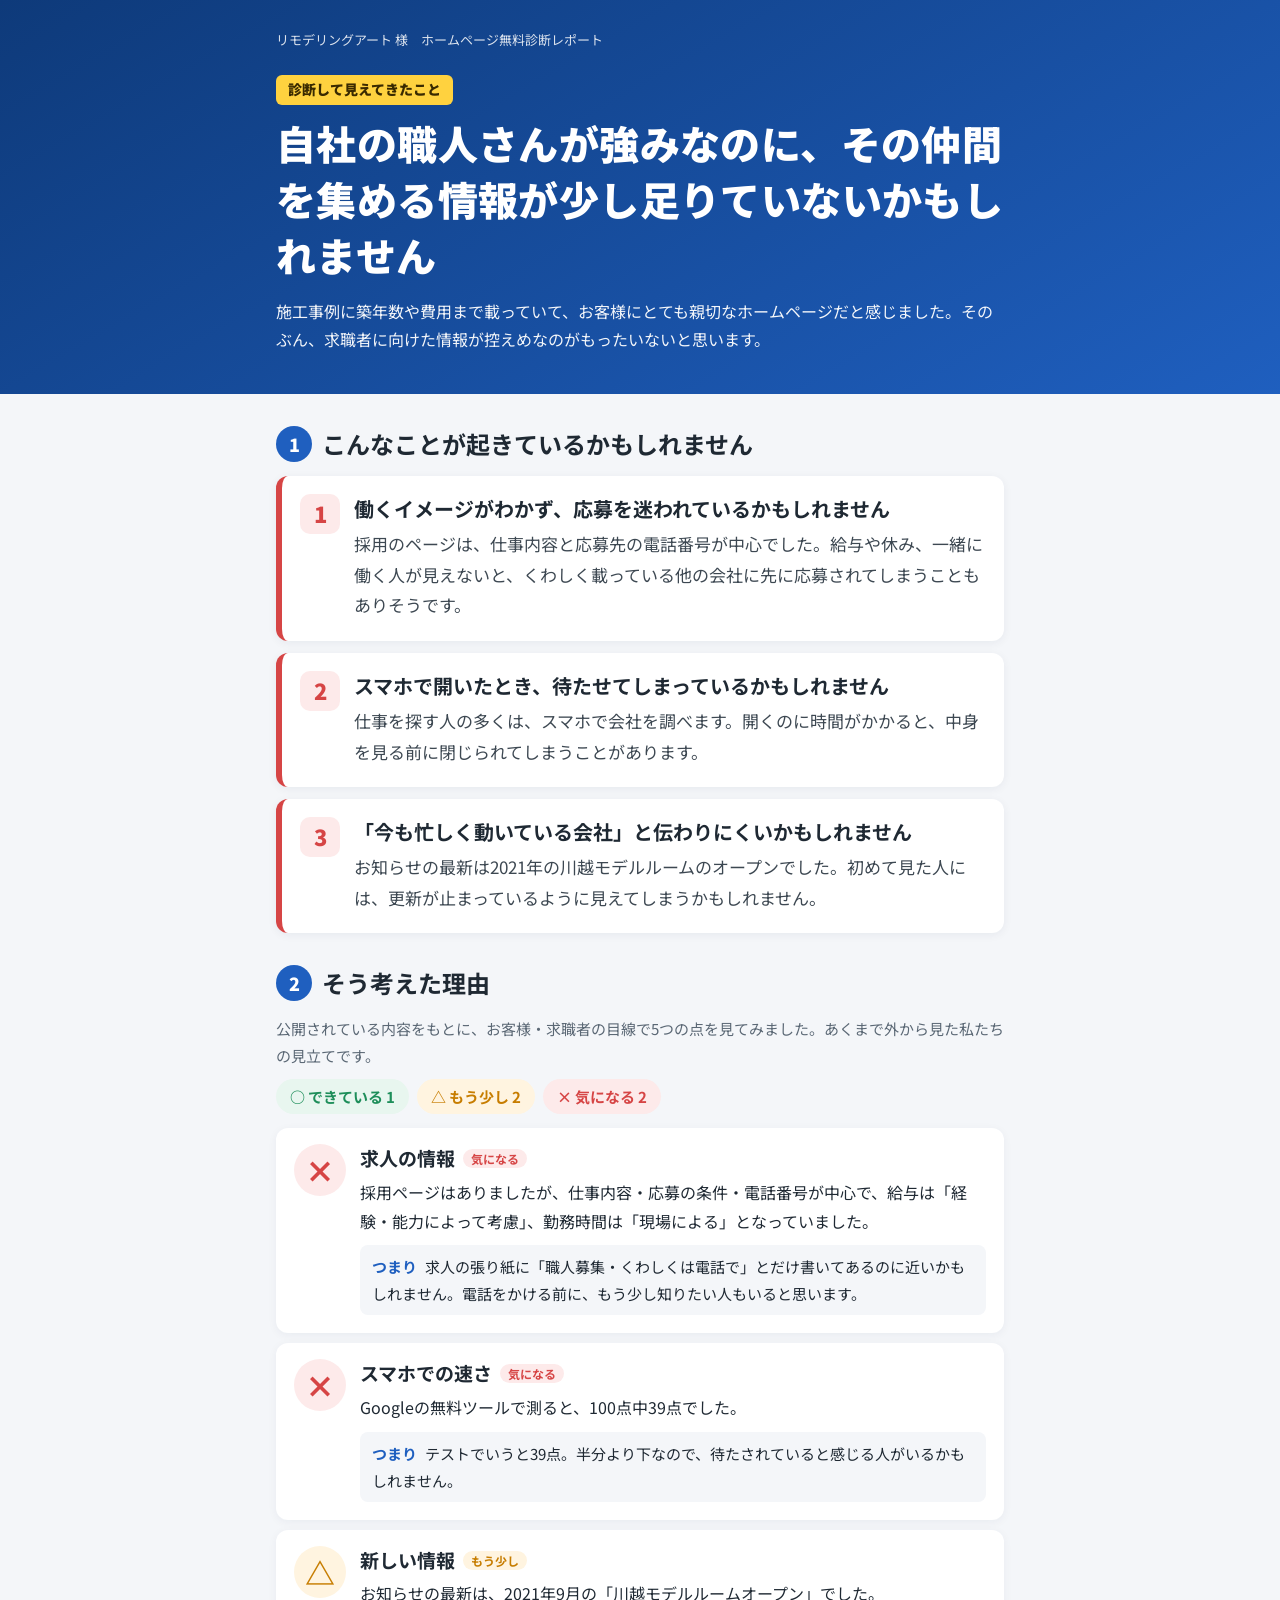
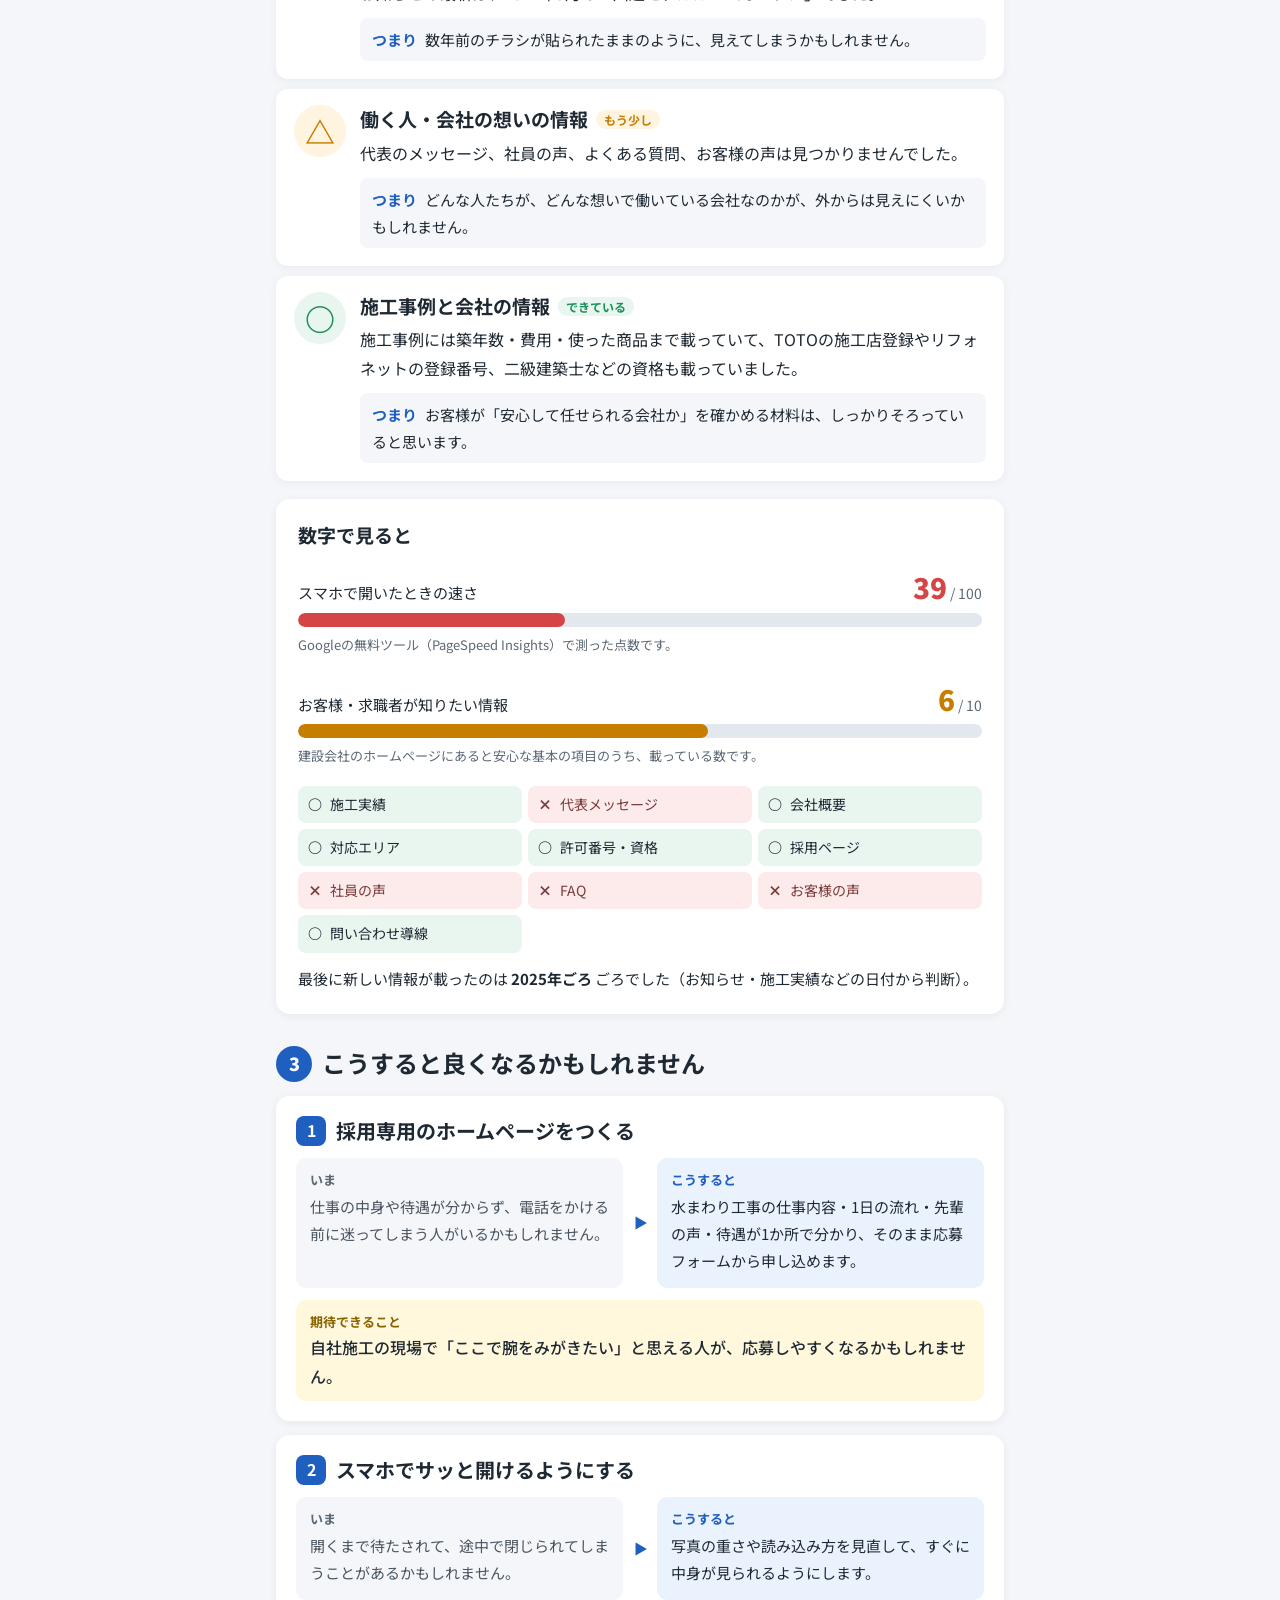
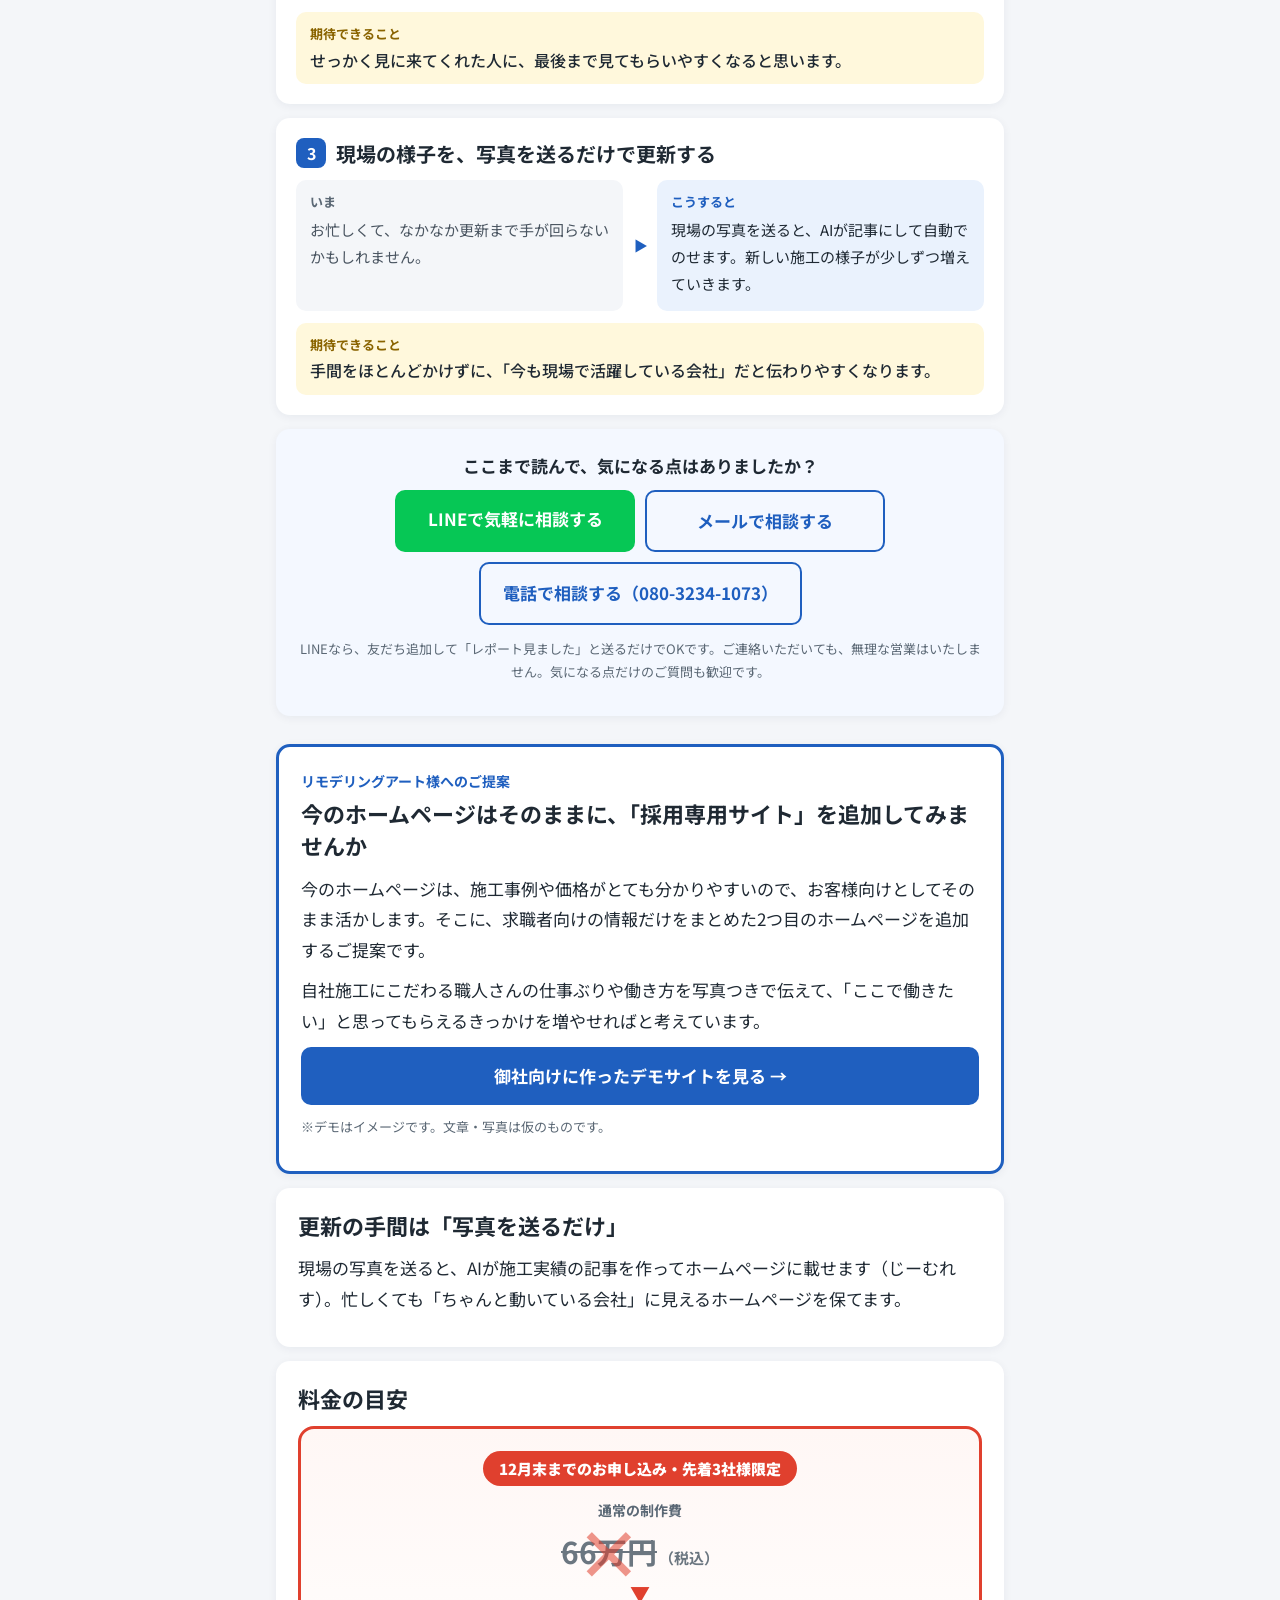
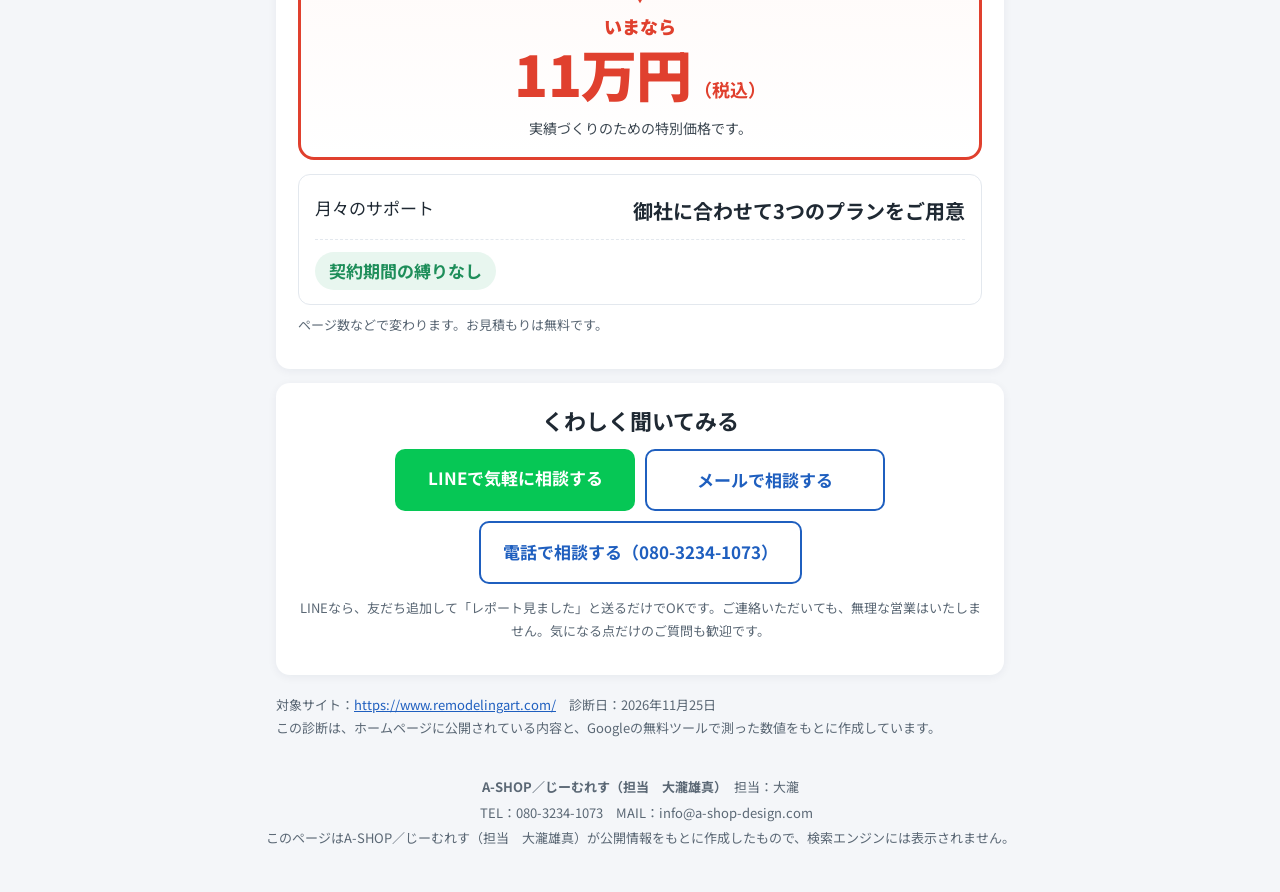
==== index.html @ 022d974d "update" ====
<!doctype html>
<html lang="ja">
<head>
<meta charset="utf-8">
<meta name="viewport" content="width=device-width, initial-scale=1">
<meta name="robots" content="noindex,nofollow,noarchive">
<meta name="referrer" content="no-referrer">
<title>リモデリングアート様 ホームページ無料診断レポート｜A-SHOP／じーむれす（担当　大瀧雄真）</title>

<link rel="preconnect" href="https://fonts.googleapis.com">
<link rel="preconnect" href="https://fonts.gstatic.com" crossorigin>
<link href="https://fonts.googleapis.com/css2?family=Montserrat:wght@600;700;800&family=Noto+Sans+JP:wght@400;500;700;900&display=swap" rel="stylesheet">
<link rel="stylesheet" href="assets/report.css">
<script src="assets/track.js" data-endpoint="https://script.google.com/macros/s/AKfycbwpE-IAD2MtarXB1zghsXG4T4NaQBpJMcxHvKkSg7DnIPHrKGtFezzL0gnz2e9B6DPX/exec" data-t="otghmz4jpei9bdjnbq82" defer></script>
</head>
<body>
<header class="hero">
  <div class="wrap">
    <p class="eyebrow">リモデリングアート 様　ホームページ無料診断レポート</p>
    <p class="conclusion-label">診断して見えてきたこと</p>
    <h1 class="conclusion">自社の職人さんが強みなのに、その仲間を集める情報が少し足りていないかもしれません</h1>
    <p class="conclusion-note">施工事例に築年数や費用まで載っていて、お客様にとても親切なホームページだと感じました。そのぶん、求職者に向けた情報が控えめなのがもったいないと思います。</p>
  </div>
</header>

<main class="wrap">
  <section class="problems">
    <h2 class="section-title"><span class="step">1</span>こんなことが起きているかもしれません</h2>
    <div class="problem">
      <div class="problem-num">1</div>
      <div><h3>働くイメージがわかず、応募を迷われているかもしれません</h3><p>採用のページは、仕事内容と応募先の電話番号が中心でした。給与や休み、一緒に働く人が見えないと、くわしく載っている他の会社に先に応募されてしまうこともありそうです。</p></div>
    </div><div class="problem">
      <div class="problem-num">2</div>
      <div><h3>スマホで開いたとき、待たせてしまっているかもしれません</h3><p>仕事を探す人の多くは、スマホで会社を調べます。開くのに時間がかかると、中身を見る前に閉じられてしまうことがあります。</p></div>
    </div><div class="problem">
      <div class="problem-num">3</div>
      <div><h3>「今も忙しく動いている会社」と伝わりにくいかもしれません</h3><p>お知らせの最新は2021年の川越モデルルームのオープンでした。初めて見た人には、更新が止まっているように見えてしまうかもしれません。</p></div>
    </div>
  </section>

  <section>
    <h2 class="section-title"><span class="step">2</span>そう考えた理由</h2>
    <p class="lead">公開されている内容をもとに、お客様・求職者の目線で5つの点を見てみました。あくまで外から見た私たちの見立てです。</p>
    <div class="score-chips">
      <span class="chip ok">○ できている 1</span>
      <span class="chip warn">△ もう少し 2</span>
      <span class="chip bad">× 気になる 2</span>
    </div>
    <article class="check bad">
      <div class="check-mark" aria-label="気になる">×</div>
      <div class="check-body">
        <h3>求人の情報<span class="check-label">気になる</span></h3>
        <p class="check-result">採用ページはありましたが、仕事内容・応募の条件・電話番号が中心で、給与は「経験・能力によって考慮」、勤務時間は「現場による」となっていました。</p>
        <p class="check-meaning"><b>つまり</b>求人の張り紙に「職人募集・くわしくは電話で」とだけ書いてあるのに近いかもしれません。電話をかける前に、もう少し知りたい人もいると思います。</p>
      </div>
    </article><article class="check bad">
      <div class="check-mark" aria-label="気になる">×</div>
      <div class="check-body">
        <h3>スマホでの速さ<span class="check-label">気になる</span></h3>
        <p class="check-result">Googleの無料ツールで測ると、100点中39点でした。</p>
        <p class="check-meaning"><b>つまり</b>テストでいうと39点。半分より下なので、待たされていると感じる人がいるかもしれません。</p>
      </div>
    </article><article class="check warn">
      <div class="check-mark" aria-label="もう少し">△</div>
      <div class="check-body">
        <h3>新しい情報<span class="check-label">もう少し</span></h3>
        <p class="check-result">お知らせの最新は、2021年9月の「川越モデルルームオープン」でした。</p>
        <p class="check-meaning"><b>つまり</b>数年前のチラシが貼られたままのように、見えてしまうかもしれません。</p>
      </div>
    </article><article class="check warn">
      <div class="check-mark" aria-label="もう少し">△</div>
      <div class="check-body">
        <h3>働く人・会社の想いの情報<span class="check-label">もう少し</span></h3>
        <p class="check-result">代表のメッセージ、社員の声、よくある質問、お客様の声は見つかりませんでした。</p>
        <p class="check-meaning"><b>つまり</b>どんな人たちが、どんな想いで働いている会社なのかが、外からは見えにくいかもしれません。</p>
      </div>
    </article><article class="check ok">
      <div class="check-mark" aria-label="できている">○</div>
      <div class="check-body">
        <h3>施工事例と会社の情報<span class="check-label">できている</span></h3>
        <p class="check-result">施工事例には築年数・費用・使った商品まで載っていて、TOTOの施工店登録やリフォネットの登録番号、二級建築士などの資格も載っていました。</p>
        <p class="check-meaning"><b>つまり</b>お客様が「安心して任せられる会社か」を確かめる材料は、しっかりそろっていると思います。</p>
      </div>
    </article>

    <div class="card numbers">
      <h3>数字で見ると</h3>
      <div class="meter bad">
      <div class="meter-head"><span>スマホで開いたときの速さ</span><strong>39<small> / 100</small></strong></div>
      <div class="meter-bar"><i style="width:39%"></i></div>
      <p class="meter-note">Googleの無料ツール（PageSpeed Insights）で測った点数です。</p>
    </div>
      <div class="meter warn">
      <div class="meter-head"><span>お客様・求職者が知りたい情報</span><strong>6<small> / 10</small></strong></div>
      <div class="meter-bar"><i style="width:60%"></i></div>
      <p class="meter-note">建設会社のホームページにあると安心な基本の項目のうち、載っている数です。</p>
    </div>
      <ul class="checklist"><li class="on"><span>○</span>施工実績</li><li class="off"><span>×</span>代表メッセージ</li><li class="on"><span>○</span>会社概要</li><li class="on"><span>○</span>対応エリア</li><li class="on"><span>○</span>許可番号・資格</li><li class="on"><span>○</span>採用ページ</li><li class="off"><span>×</span>社員の声</li><li class="off"><span>×</span>FAQ</li><li class="off"><span>×</span>お客様の声</li><li class="on"><span>○</span>問い合わせ導線</li></ul>
      <p class="numbers-foot">最後に新しい情報が載ったのは <b>2025年ごろ</b> ごろでした（お知らせ・施工実績などの日付から判断）。</p>
    </div>

    
  </section>

  <section>
    <h2 class="section-title"><span class="step">3</span>こうすると良くなるかもしれません</h2>
    <article class="improve">
      <h3><span class="improve-num">1</span>採用専用のホームページをつくる</h3>
      <div class="ba">
        <div class="ba-before"><b>いま</b><p>仕事の中身や待遇が分からず、電話をかける前に迷ってしまう人がいるかもしれません。</p></div>
        <div class="ba-arrow" aria-hidden="true">▼</div>
        <div class="ba-after"><b>こうすると</b><p>水まわり工事の仕事内容・1日の流れ・先輩の声・待遇が1か所で分かり、そのまま応募フォームから申し込めます。</p></div>
      </div>
      <p class="merit"><b>期待できること</b>自社施工の現場で「ここで腕をみがきたい」と思える人が、応募しやすくなるかもしれません。</p>
    </article><article class="improve">
      <h3><span class="improve-num">2</span>スマホでサッと開けるようにする</h3>
      <div class="ba">
        <div class="ba-before"><b>いま</b><p>開くまで待たされて、途中で閉じられてしまうことがあるかもしれません。</p></div>
        <div class="ba-arrow" aria-hidden="true">▼</div>
        <div class="ba-after"><b>こうすると</b><p>写真の重さや読み込み方を見直して、すぐに中身が見られるようにします。</p></div>
      </div>
      <p class="merit"><b>期待できること</b>せっかく見に来てくれた人に、最後まで見てもらいやすくなると思います。</p>
    </article><article class="improve">
      <h3><span class="improve-num">3</span>現場の様子を、写真を送るだけで更新する</h3>
      <div class="ba">
        <div class="ba-before"><b>いま</b><p>お忙しくて、なかなか更新まで手が回らないかもしれません。</p></div>
        <div class="ba-arrow" aria-hidden="true">▼</div>
        <div class="ba-after"><b>こうすると</b><p>現場の写真を送ると、AIが記事にして自動でのせます。新しい施工の様子が少しずつ増えていきます。</p></div>
      </div>
      <p class="merit"><b>期待できること</b>手間をほとんどかけずに、「今も現場で活躍している会社」だと伝わりやすくなります。</p>
    </article>
  </section>

  <section class="card cta cta-mid">
    <p class="cta-mid-lead">ここまで読んで、気になる点はありましたか？</p>
    <div class="contact-btns"><a class="btn btn-line" href="https://line.me/R/ti/p/@323csqvx" target="_blank" rel="noopener">LINEで気軽に相談する</a><a class="btn btn-ghost" href="mailto:info@a-shop-design.com?subject=%E3%83%AA%E3%83%A2%E3%83%87%E3%83%AA%E3%83%B3%E3%82%B0%E3%82%A2%E3%83%BC%E3%83%88%EF%BC%9A%E7%84%A1%E6%96%99%E8%A8%BA%E6%96%AD%E3%83%BB%E3%83%87%E3%83%A2%E3%81%AB%E3%81%A4%E3%81%84%E3%81%A6">メールで相談する</a><a class="btn btn-ghost" href="tel:08032341073">電話で相談する（080-3234-1073）</a></div>
<p class="small">LINEなら、友だち追加して「レポート見ました」と送るだけでOKです。ご連絡いただいても、無理な営業はいたしません。気になる点だけのご質問も歓迎です。</p>
  </section>

  <section class="card proposal-box">
    <p class="proposal-eyebrow">リモデリングアート様へのご提案</p>
    <h2>今のホームページはそのままに、「採用専用サイト」を追加してみませんか</h2>
    <p>今のホームページは、施工事例や価格がとても分かりやすいので、お客様向けとしてそのまま活かします。そこに、求職者向けの情報だけをまとめた2つ目のホームページを追加するご提案です。</p><p>自社施工にこだわる職人さんの仕事ぶりや働き方を写真つきで伝えて、「ここで働きたい」と思ってもらえるきっかけを増やせればと考えています。</p>
    <p><a class="btn btn-primary btn-block" href="demo/">御社向けに作ったデモサイトを見る →</a></p><p class="small">※デモはイメージです。文章・写真は仮のものです。</p>
  </section>

  <section class="card">
    <h2>更新の手間は「写真を送るだけ」</h2>
    <p>現場の写真を送ると、AIが施工実績の記事を作ってホームページに載せます（じーむれす）。忙しくても「ちゃんと動いている会社」に見えるホームページを保てます。</p>
  </section>

  <section class="card">
    <h2>料金の目安</h2>
    <div class="deal">
  <p class="deal-ribbon">12月末までのお申し込み・先着3社様限定</p>
  <div class="deal-was"><span class="deal-label">通常の制作費</span><span class="deal-was-price"><span class="deal-was-num"><s>66万円</s><i class="deal-x" aria-hidden="true">✕</i></span><small>（税込）</small></span></div>
  <div class="deal-arrow" aria-hidden="true">▼</div>
  <div class="deal-now"><span class="deal-label">いまなら</span><strong>11万円</strong><small>（税込）</small></div>
  <p class="deal-note">実績づくりのための特別価格です。</p>
</div><div class="price">
  
  <div class="price-row"><span>月々のサポート</span><strong>御社に合わせて3つのプランをご用意</strong></div>
  <div class="price-badge">契約期間の縛りなし</div>
</div>

    <p class="small">ページ数などで変わります。お見積もりは無料です。</p>
  </section>

  <section class="card cta">
    <h2>くわしく聞いてみる</h2>
    <div class="contact-btns"><a class="btn btn-line" href="https://line.me/R/ti/p/@323csqvx" target="_blank" rel="noopener">LINEで気軽に相談する</a><a class="btn btn-ghost" href="mailto:info@a-shop-design.com?subject=%E3%83%AA%E3%83%A2%E3%83%87%E3%83%AA%E3%83%B3%E3%82%B0%E3%82%A2%E3%83%BC%E3%83%88%EF%BC%9A%E7%84%A1%E6%96%99%E8%A8%BA%E6%96%AD%E3%83%BB%E3%83%87%E3%83%A2%E3%81%AB%E3%81%A4%E3%81%84%E3%81%A6">メールで相談する</a><a class="btn btn-ghost" href="tel:08032341073">電話で相談する（080-3234-1073）</a></div>
<p class="small">LINEなら、友だち追加して「レポート見ました」と送るだけでOKです。ご連絡いただいても、無理な営業はいたしません。気になる点だけのご質問も歓迎です。</p>
  </section>

  <p class="about small">対象サイト：<a href="https://www.remodelingart.com/" rel="noopener noreferrer" target="_blank">https://www.remodelingart.com/</a>　診断日：2026年11月25日<br>この診断は、ホームページに公開されている内容と、Googleの無料ツールで測った数値をもとに作成しています。</p>
</main>
<footer class="sender">
<p><strong>A-SHOP／じーむれす（担当　大瀧雄真）</strong>　担当：大瀧</p>
<p>　TEL：080-3234-1073　MAIL：info@a-shop-design.com</p>
<p class="small">このページはA-SHOP／じーむれす（担当　大瀧雄真）が公開情報をもとに作成したもので、検索エンジンには表示されません。</p>
</footer>
<nav class="sticky-contact" aria-label="お問い合わせ"><a class="sc-line" href="https://line.me/R/ti/p/@323csqvx" target="_blank" rel="noopener">LINEで相談</a><a class="sc-tel" href="tel:08032341073">電話する</a></nav>
</body>
</html>
---- assets/report.css ----
:root {
  --ink: #1f2933;
  --sub: #5b6875;
  --line: #e3e8ee;
  --bg: #f4f6f9;
  --card: #fff;
  --brand: #1f5fbf;
  --brand-2: #0e3a7a;
  --ok: #1e8e5a;
  --ok-bg: #e8f6ef;
  --warn: #c77d00;
  --warn-bg: #fff4e0;
  --bad: #d64545;
  --bad-bg: #fdeaea;
}
* { box-sizing: border-box; }
html { -webkit-text-size-adjust: 100%; }
body { margin: 0; font-family: 'Noto Sans JP', 'Hiragino Sans', 'Yu Gothic', sans-serif; color: var(--ink); background: var(--bg); line-height: 1.8; font-size: 17px; }
a { color: var(--brand); }
.wrap { max-width: 760px; margin: 0 auto; padding: 0 16px; }
.small { font-size: 13px; color: var(--sub); }
h2 { font-size: 22px; margin: 0 0 12px; line-height: 1.45; }
h3 { font-size: 19px; margin: 0 0 6px; line-height: 1.45; }
p { margin: 0 0 10px; }
b { font-weight: 700; }

/* 1. 結論 */
.hero { background: linear-gradient(150deg, var(--brand-2), var(--brand)); color: #fff; padding: 28px 0 40px; }
.hero .eyebrow { margin: 0 0 22px; font-size: 13px; opacity: .85; }
.conclusion-label { display: inline-block; margin: 0 0 10px; background: #ffd23f; color: #3a2a00; font-weight: 900; font-size: 14px; padding: 2px 12px; border-radius: 6px; }
.conclusion { font-size: clamp(26px, 7.2vw, 40px); font-weight: 900; line-height: 1.4; margin: 0 0 14px; letter-spacing: .01em; }
.conclusion-note { font-size: 16px; opacity: .95; margin: 0; }

main { padding: 8px 0 32px; }
.section-title { display: flex; align-items: center; gap: 10px; font-size: 24px; margin: 32px 0 14px; }
.step { flex: 0 0 auto; width: 36px; height: 36px; border-radius: 50%; background: var(--brand); color: #fff; display: inline-flex; align-items: center; justify-content: center; font-size: 18px; font-weight: 900; }
.lead { color: var(--sub); font-size: 15px; }
.card { background: var(--card); border-radius: 14px; padding: 22px; margin-bottom: 14px; box-shadow: 0 2px 10px rgba(16, 38, 70, .06); }

.problem { display: flex; gap: 14px; align-items: flex-start; background: var(--card); border-left: 6px solid var(--bad); border-radius: 12px; padding: 18px 18px 10px; margin-bottom: 12px; box-shadow: 0 2px 10px rgba(16, 38, 70, .06); }
.problem-num { flex: 0 0 auto; width: 40px; height: 40px; border-radius: 10px; background: var(--bad-bg); color: var(--bad); font-weight: 900; font-size: 22px; display: flex; align-items: center; justify-content: center; }
.problem h3 { font-size: 20px; }
.problem p { color: #3d4852; }

/* 2. 理由 */
.score-chips { display: flex; flex-wrap: wrap; gap: 8px; margin: 4px 0 14px; }
.chip { font-weight: 700; font-size: 15px; padding: 4px 14px; border-radius: 999px; }
.chip.ok { background: var(--ok-bg); color: var(--ok); } .chip.warn { background: var(--warn-bg); color: var(--warn); } .chip.bad { background: var(--bad-bg); color: var(--bad); }

.check { display: flex; gap: 14px; background: var(--card); border-radius: 12px; padding: 16px 18px 8px; margin-bottom: 10px; box-shadow: 0 2px 10px rgba(16, 38, 70, .05); }
.check-mark { flex: 0 0 auto; width: 52px; height: 52px; border-radius: 50%; font-size: 30px; font-weight: 900; display: flex; align-items: center; justify-content: center; line-height: 1; }
.check.ok .check-mark { background: var(--ok-bg); color: var(--ok); }
.check.warn .check-mark { background: var(--warn-bg); color: var(--warn); }
.check.bad .check-mark { background: var(--bad-bg); color: var(--bad); }
.check-body { flex: 1; min-width: 0; }
.check-label { font-size: 12px; font-weight: 700; margin-left: 8px; padding: 1px 8px; border-radius: 999px; vertical-align: 2px; }
.check.ok .check-label { background: var(--ok-bg); color: var(--ok); } .check.warn .check-label { background: var(--warn-bg); color: var(--warn); } .check.bad .check-label { background: var(--bad-bg); color: var(--bad); }
.check-result { font-size: 16px; }
.check-meaning { font-size: 15px; background: var(--bg); border-radius: 8px; padding: 8px 12px; }
.check-meaning b { display: inline-block; margin-right: 8px; color: var(--brand); }

.numbers { margin-top: 18px; }
.meter { margin: 14px 0 18px; }
.meter-head { display: flex; justify-content: space-between; align-items: baseline; gap: 8px; font-size: 15px; }
.meter-head strong { font-size: 28px; font-weight: 900; }
.meter-head small { font-size: 14px; color: var(--sub); font-weight: 400; }
.meter.ok strong { color: var(--ok); } .meter.warn strong { color: var(--warn); } .meter.bad strong { color: var(--bad); }
.meter-bar { height: 14px; background: var(--line); border-radius: 999px; overflow: hidden; }
.meter-bar i { display: block; height: 100%; border-radius: 999px; }
.meter.ok i { background: var(--ok); } .meter.warn i { background: var(--warn); } .meter.bad i { background: var(--bad); }
.meter-note { font-size: 13px; color: var(--sub); margin: 6px 0 0; }
.checklist { list-style: none; padding: 0; margin: 0 0 12px; display: grid; grid-template-columns: repeat(2, 1fr); gap: 6px; }
.checklist li { padding: 6px 10px; border-radius: 8px; font-size: 14px; display: flex; gap: 8px; align-items: center; }
.checklist li.on { background: var(--ok-bg); } .checklist li.off { background: var(--bad-bg); color: #7a3b3b; }
.checklist li span { font-weight: 900; width: 1em; text-align: center; }
.numbers-foot { font-size: 15px; margin: 0; }

.table { width: 100%; border-collapse: collapse; font-size: 15px; }
.table th, .table td { border-bottom: 1px solid var(--line); padding: 8px; text-align: left; }

/* 3. 改善とメリット */
.improve { background: var(--card); border-radius: 14px; padding: 20px; margin-bottom: 14px; box-shadow: 0 2px 10px rgba(16, 38, 70, .06); }
.improve h3 { display: flex; gap: 10px; align-items: center; font-size: 20px; margin-bottom: 12px; }
.improve-num { flex: 0 0 auto; width: 30px; height: 30px; border-radius: 8px; background: var(--brand); color: #fff; font-size: 16px; display: inline-flex; align-items: center; justify-content: center; }
.ba-before, .ba-after { border-radius: 10px; padding: 10px 14px 4px; font-size: 15px; }
.ba-before { background: var(--bg); color: #4a5561; }
.ba-after { background: #eaf2fd; }
.ba b { display: block; font-size: 13px; margin-bottom: 2px; }
.ba-before b { color: var(--sub); } .ba-after b { color: var(--brand); }
.ba-arrow { text-align: center; color: var(--brand); font-size: 14px; line-height: 1; padding: 6px 0; }
.merit { margin: 12px 0 0; background: #fff8dc; border-radius: 10px; padding: 10px 14px; font-size: 16px; font-weight: 500; }
.merit b { display: block; font-size: 13px; color: #8a6400; }

.proposal-box { border: 3px solid var(--brand); margin-top: 28px; }
.proposal-eyebrow { color: var(--brand); font-weight: 700; font-size: 14px; margin-bottom: 4px; }

.price { border: 1px solid var(--line); border-radius: 12px; padding: 8px 16px; margin-bottom: 8px; }
.price-row { display: flex; justify-content: space-between; gap: 12px; padding: 10px 0; border-bottom: 1px dashed var(--line); flex-wrap: wrap; }
.price-row strong { font-size: 20px; }
.price-badge { display: inline-block; margin: 12px 0 6px; background: var(--ok-bg); color: var(--ok); font-weight: 700; padding: 4px 14px; border-radius: 999px; }

.price-special { background: #fff8dc; border-radius: 10px; padding: 10px 14px; font-weight: 500; }
.price-special b { display: block; font-size: 13px; color: #8a6400; }

.cta { text-align: center; }
.contact-btns { display: flex; gap: 10px; justify-content: center; flex-wrap: wrap; margin: 8px 0 12px; }
.btn { display: inline-block; padding: 14px 22px; border-radius: 10px; text-decoration: none; font-weight: 700; }
.btn-primary { background: var(--brand); color: #fff; }
.btn-ghost { border: 2px solid var(--brand); color: var(--brand); }
.btn-block { display: block; text-align: center; }
.btn-line { background: #06c755; color: #fff; }
.contact-btns .btn { min-width: 240px; text-align: center; }
.cta-mid { background: #f4f8ff; }
.cta-mid-lead { font-weight: 700; font-size: 17px; margin: 0 0 6px; }

/* スマホ：画面下に固定する問い合わせバー */
.sticky-contact { display: none; }
@media (max-width: 719px) {
  body { padding-bottom: 64px; }
  .sticky-contact { display: flex; position: fixed; left: 0; right: 0; bottom: 0; z-index: 60; box-shadow: 0 -6px 20px -10px rgba(0, 0, 0, .3); }
  .sticky-contact a { flex: 1; display: flex; align-items: center; justify-content: center; height: 56px; font-weight: 700; text-decoration: none; font-size: 15px; color: #fff; }
  .sticky-contact .sc-line { background: #06c755; }
  .sticky-contact .sc-tel { background: var(--brand); }
  .contact-btns .btn { width: 100%; min-width: 0; }
}

.about { margin-top: 18px; word-break: break-all; }
.sender { text-align: center; font-size: 13px; color: var(--sub); padding: 24px 16px 40px; }
.sender p { margin: 2px 0; }

@media (min-width: 720px) {
  .ba { display: grid; grid-template-columns: 1fr auto 1fr; gap: 10px; align-items: stretch; }
  .ba-arrow { transform: rotate(-90deg); align-self: center; }
  .checklist { grid-template-columns: repeat(3, 1fr); }
}
@media (max-width: 420px) {
  .card, .improve { padding: 18px 16px; }
  .check { gap: 12px; padding: 14px 14px 6px; }
  .check-mark { width: 44px; height: 44px; font-size: 26px; }
}

/* 特別価格（通常 → いまなら） */
.deal { position: relative; text-align: center; background: linear-gradient(180deg, #fff7f5, #fff); border: 3px solid #e0402e; border-radius: 16px; padding: 22px 16px 16px; margin: 6px 0 14px; }
.deal-ribbon { display: inline-block; margin: 0 0 12px; background: #e0402e; color: #fff; font-weight: 900; font-size: 15px; padding: 4px 16px; border-radius: 999px; }
.deal-label { display: block; font-size: 14px; color: #5b6875; font-weight: 700; }
.deal-was-price { position: relative; display: inline-block; font-size: 30px; font-weight: 700; color: #6b7680; padding: 0 14px; }
.deal-was-price small { font-size: 15px; margin-left: 2px; }
.deal-was-price s { text-decoration-thickness: 2px; }
.deal-x { position: absolute; left: 50%; top: 50%; transform: translate(-50%, -52%); font-style: normal; font-size: 76px; line-height: 1; color: rgba(224, 64, 46, .55); font-weight: 400; pointer-events: none; }
.deal-arrow { color: #e0402e; font-size: 20px; line-height: 1; margin: 6px 0; }
.deal-now strong { font-size: 56px; font-weight: 900; color: #e0402e; line-height: 1.1; letter-spacing: -.01em; }
.deal-now small { font-size: 18px; font-weight: 700; color: #e0402e; margin-left: 2px; }
.deal-now .deal-label { color: #e0402e; font-size: 18px; font-weight: 900; }
.deal-note { margin: 10px 0 0; font-size: 14px; color: #3d4852; }
.deal-was-num { position: relative; display: inline-block; }
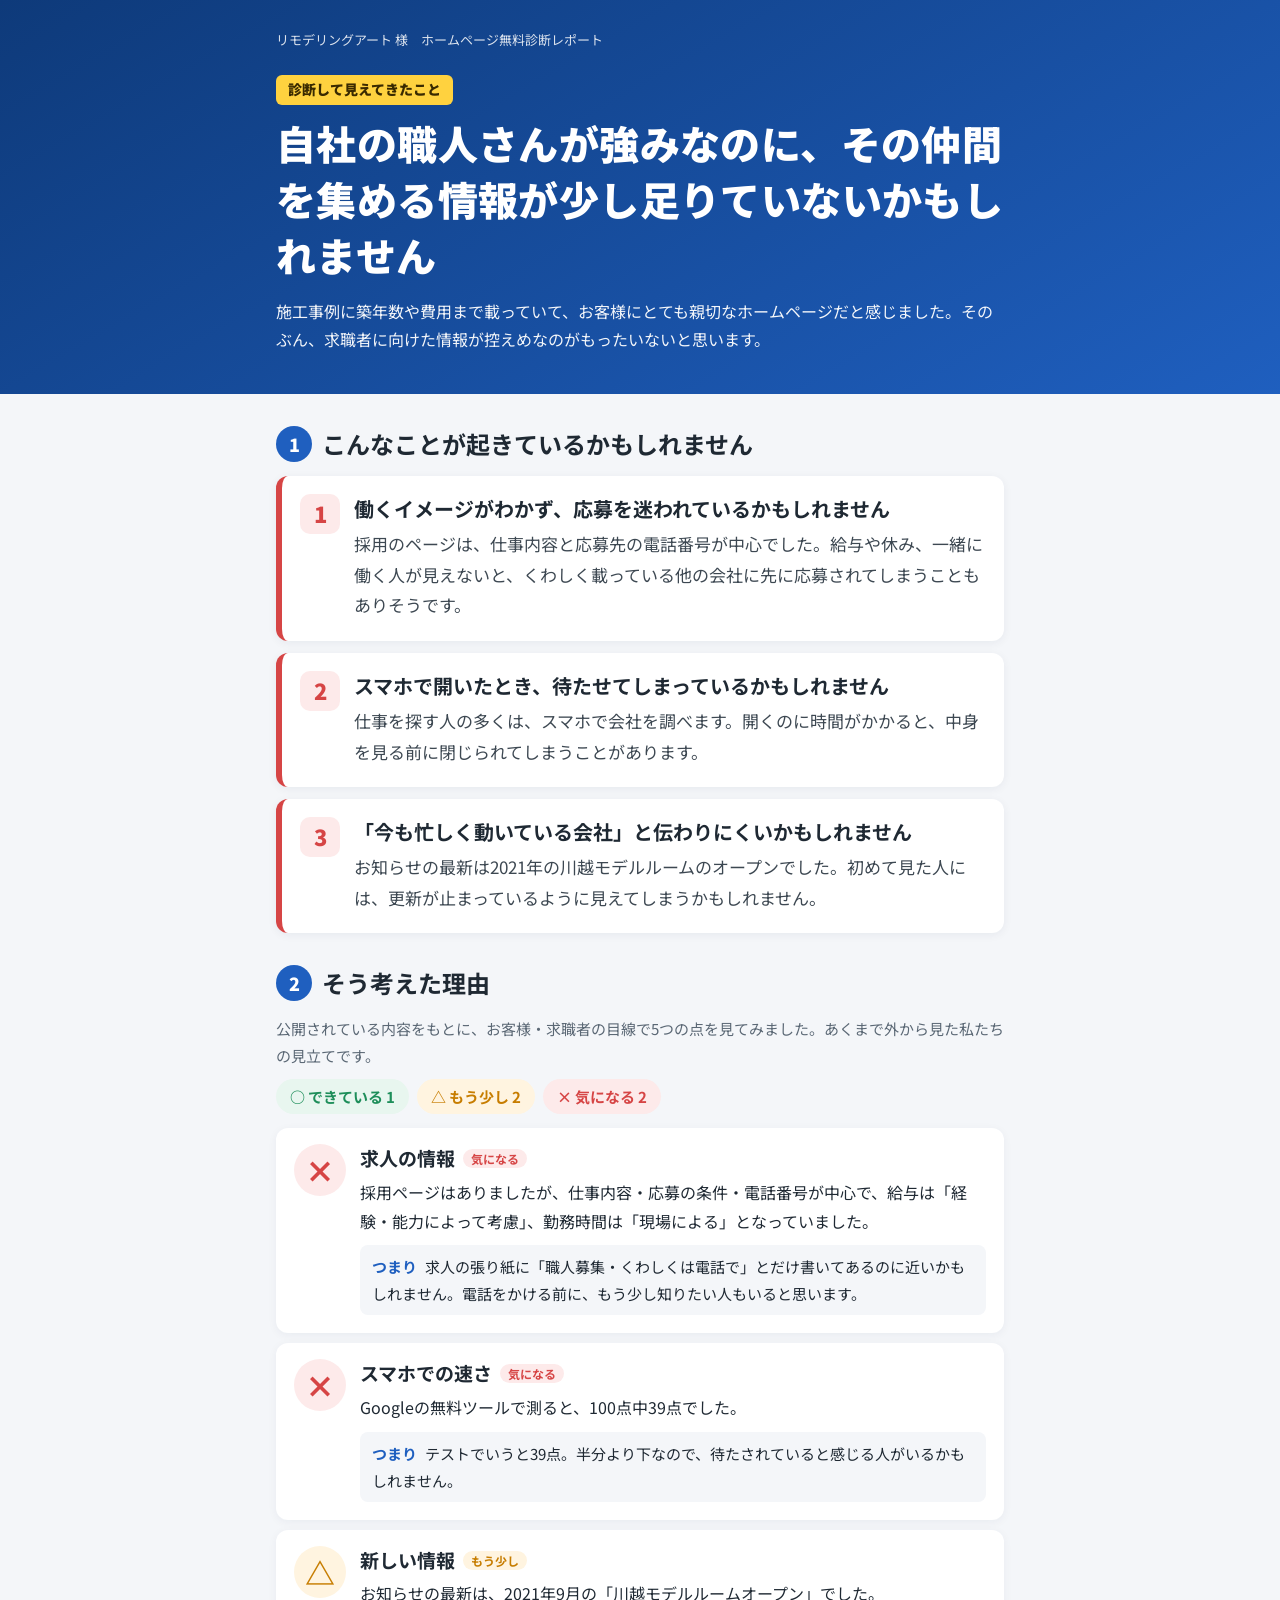
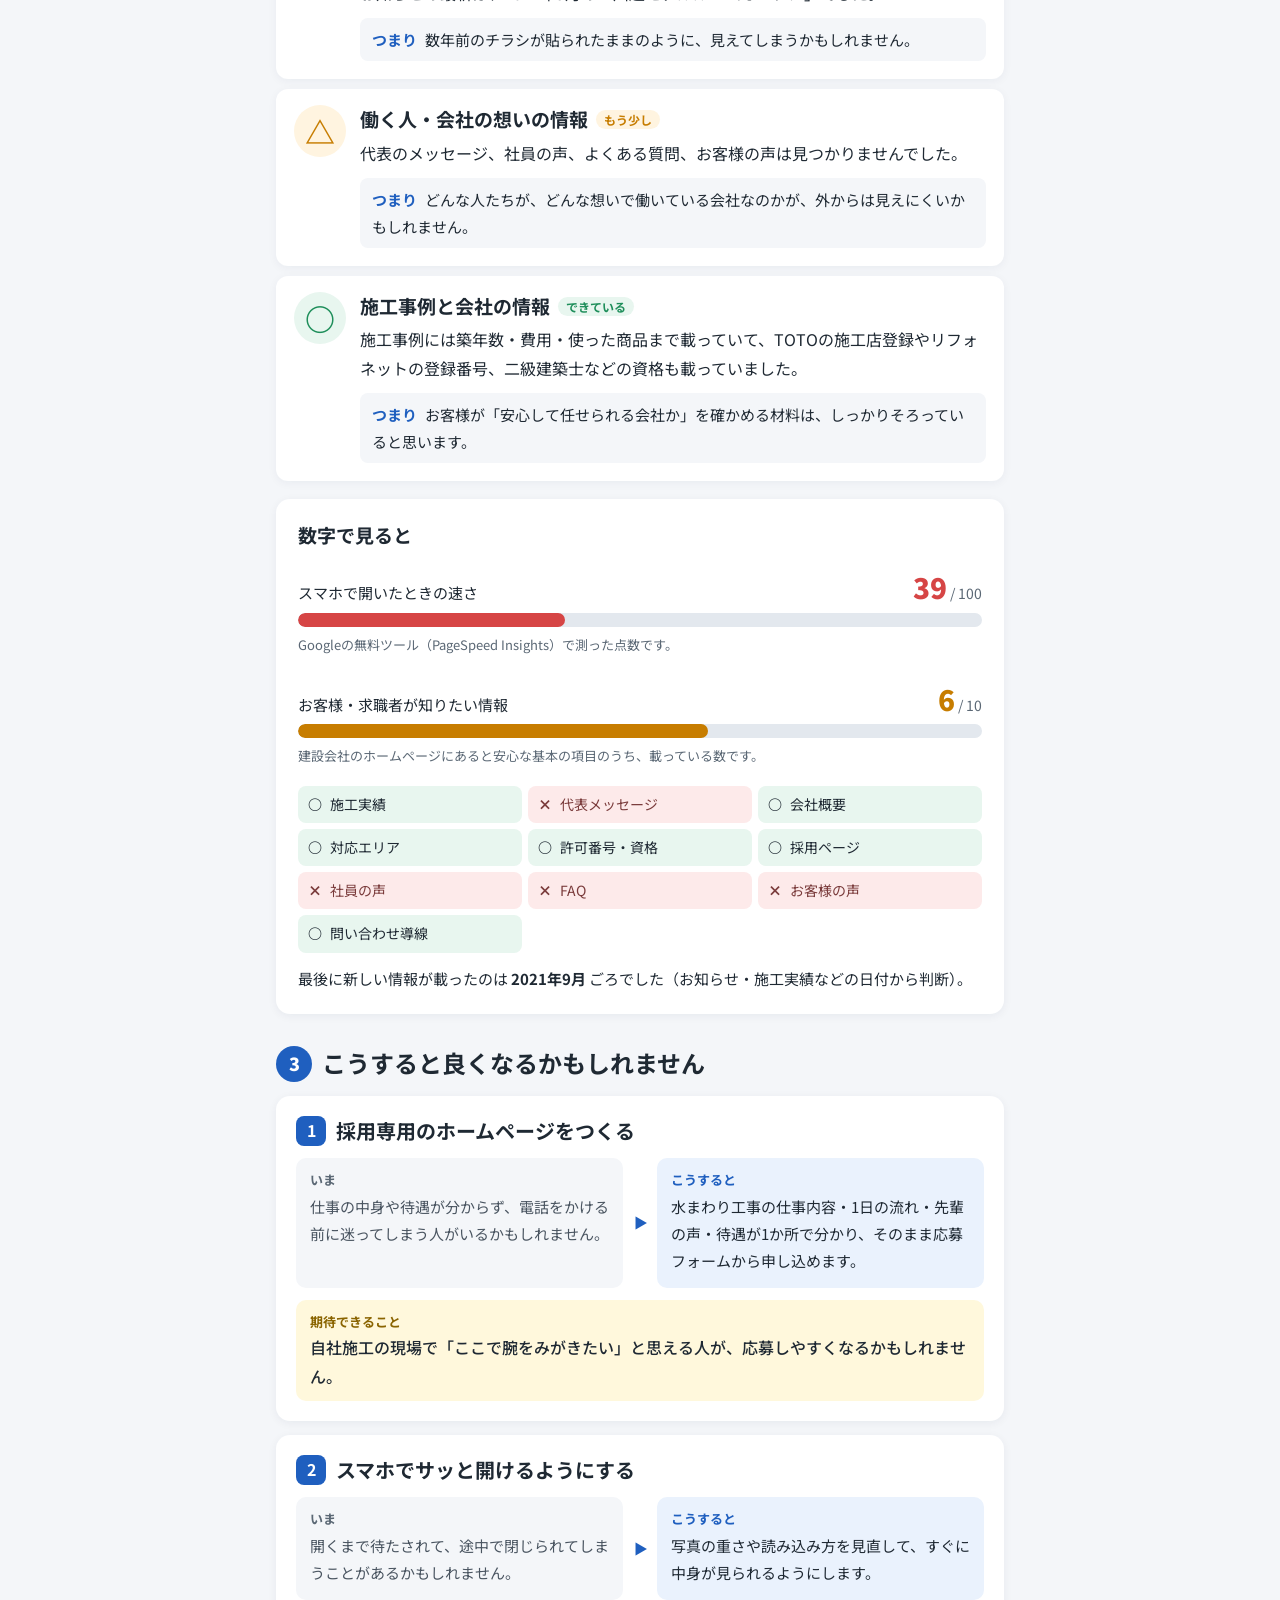
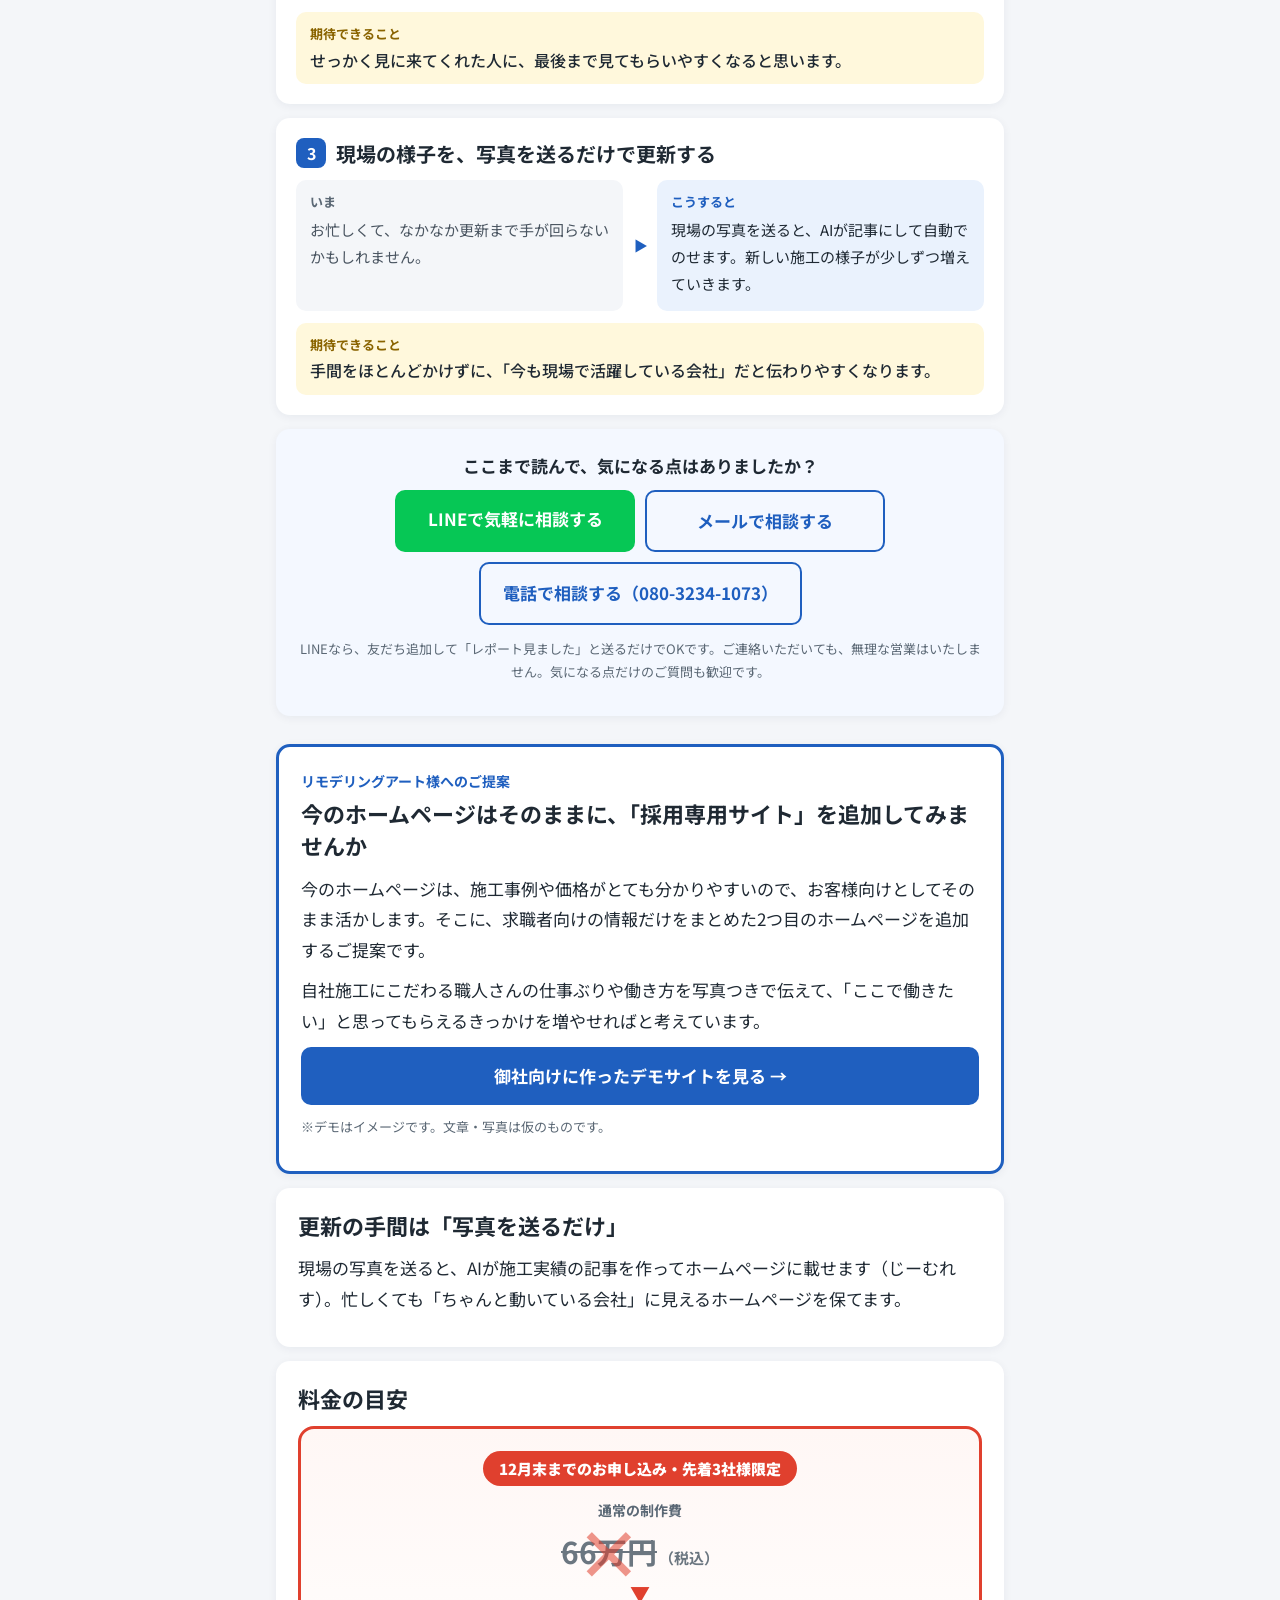
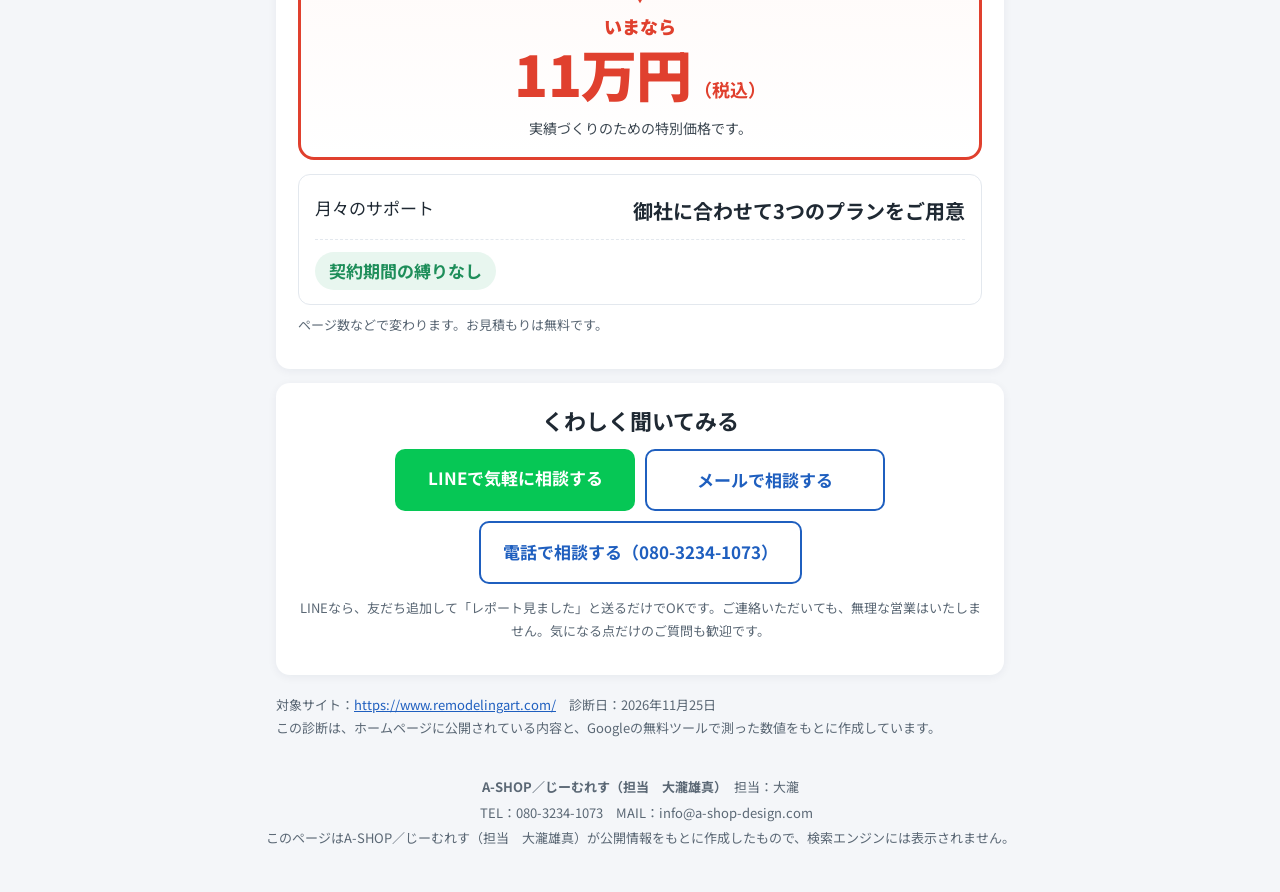
==== commit 011d0b50: "update" ====
--- a/index.html
+++ b/index.html
@@ -96,7 +96,7 @@
       <p class="meter-note">建設会社のホームページにあると安心な基本の項目のうち、載っている数です。</p>
     </div>
       <ul class="checklist"><li class="on"><span>○</span>施工実績</li><li class="off"><span>×</span>代表メッセージ</li><li class="on"><span>○</span>会社概要</li><li class="on"><span>○</span>対応エリア</li><li class="on"><span>○</span>許可番号・資格</li><li class="on"><span>○</span>採用ページ</li><li class="off"><span>×</span>社員の声</li><li class="off"><span>×</span>FAQ</li><li class="off"><span>×</span>お客様の声</li><li class="on"><span>○</span>問い合わせ導線</li></ul>
-      <p class="numbers-foot">最後に新しい情報が載ったのは <b>2025年ごろ</b> ごろでした（お知らせ・施工実績などの日付から判断）。</p>
+      <p class="numbers-foot">最後に新しい情報が載ったのは <b>2021年9月</b> ごろでした（お知らせ・施工実績などの日付から判断）。</p>
     </div>
 
     
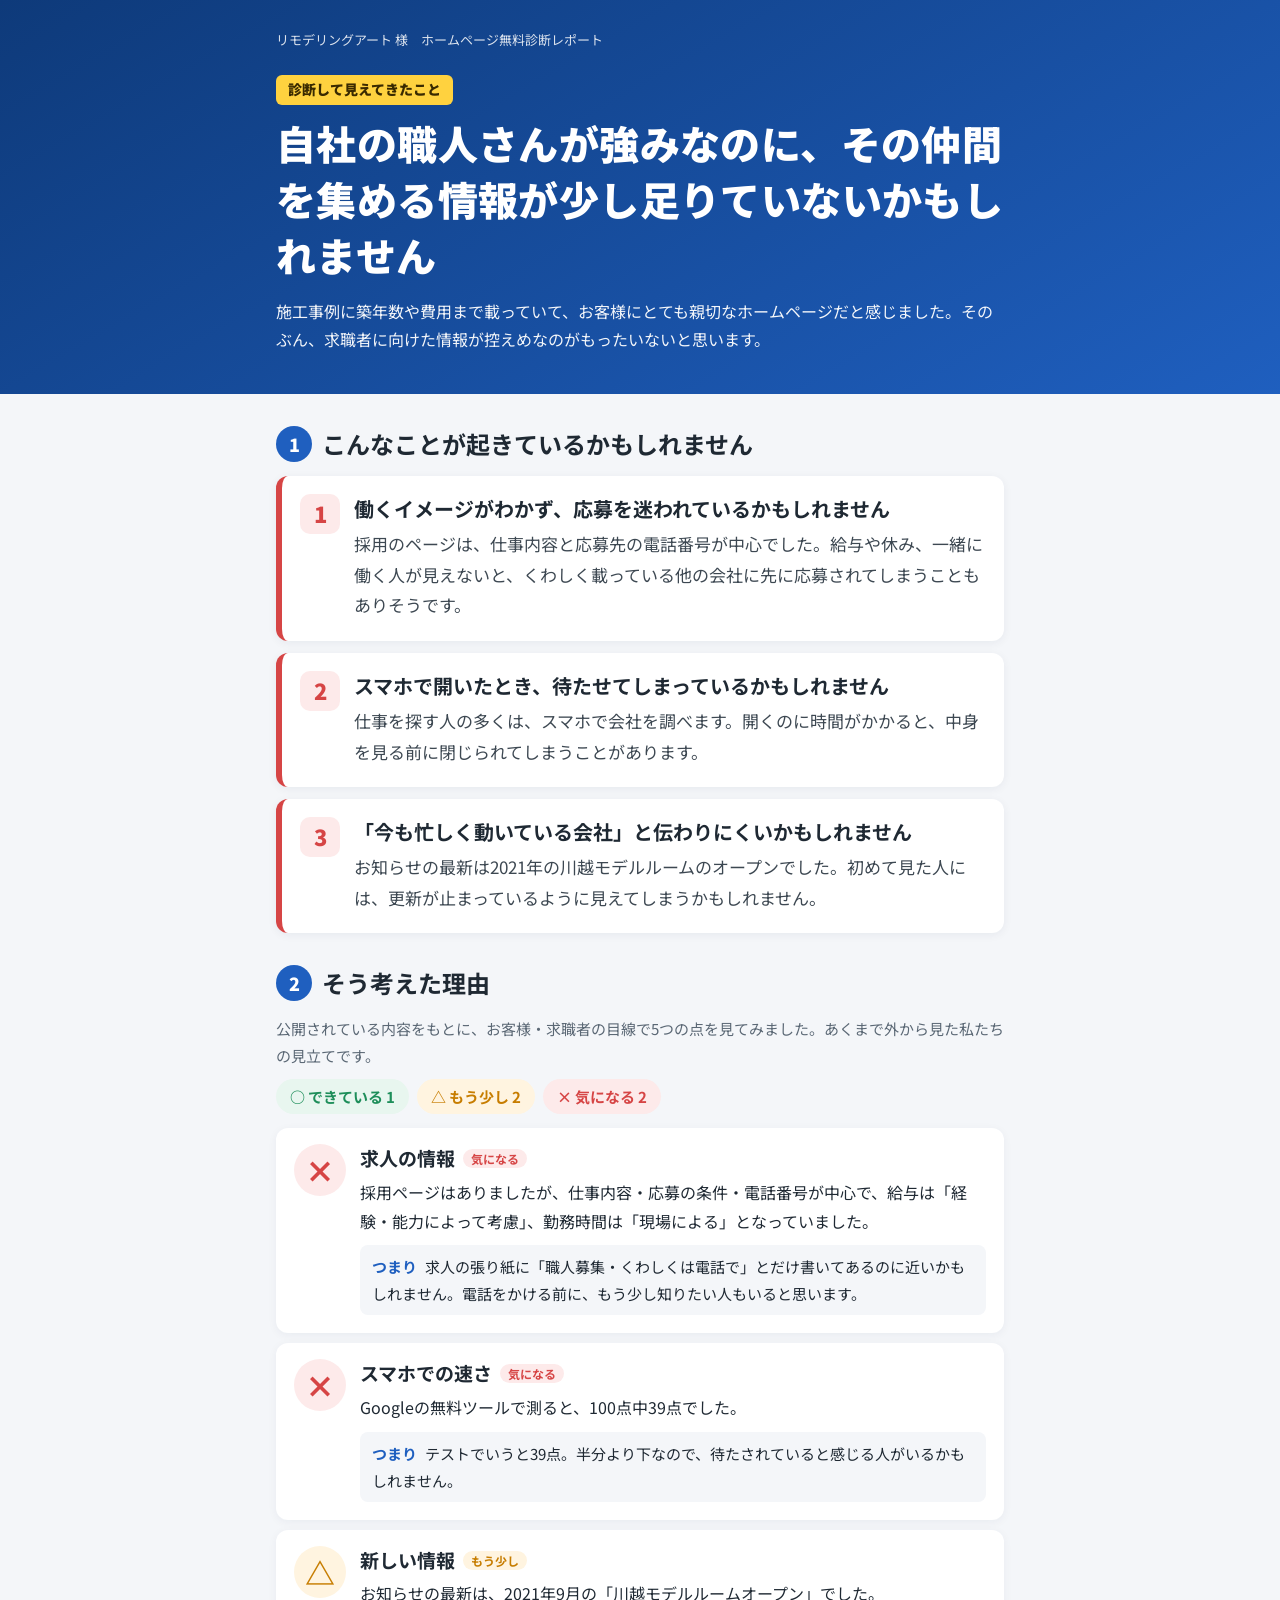
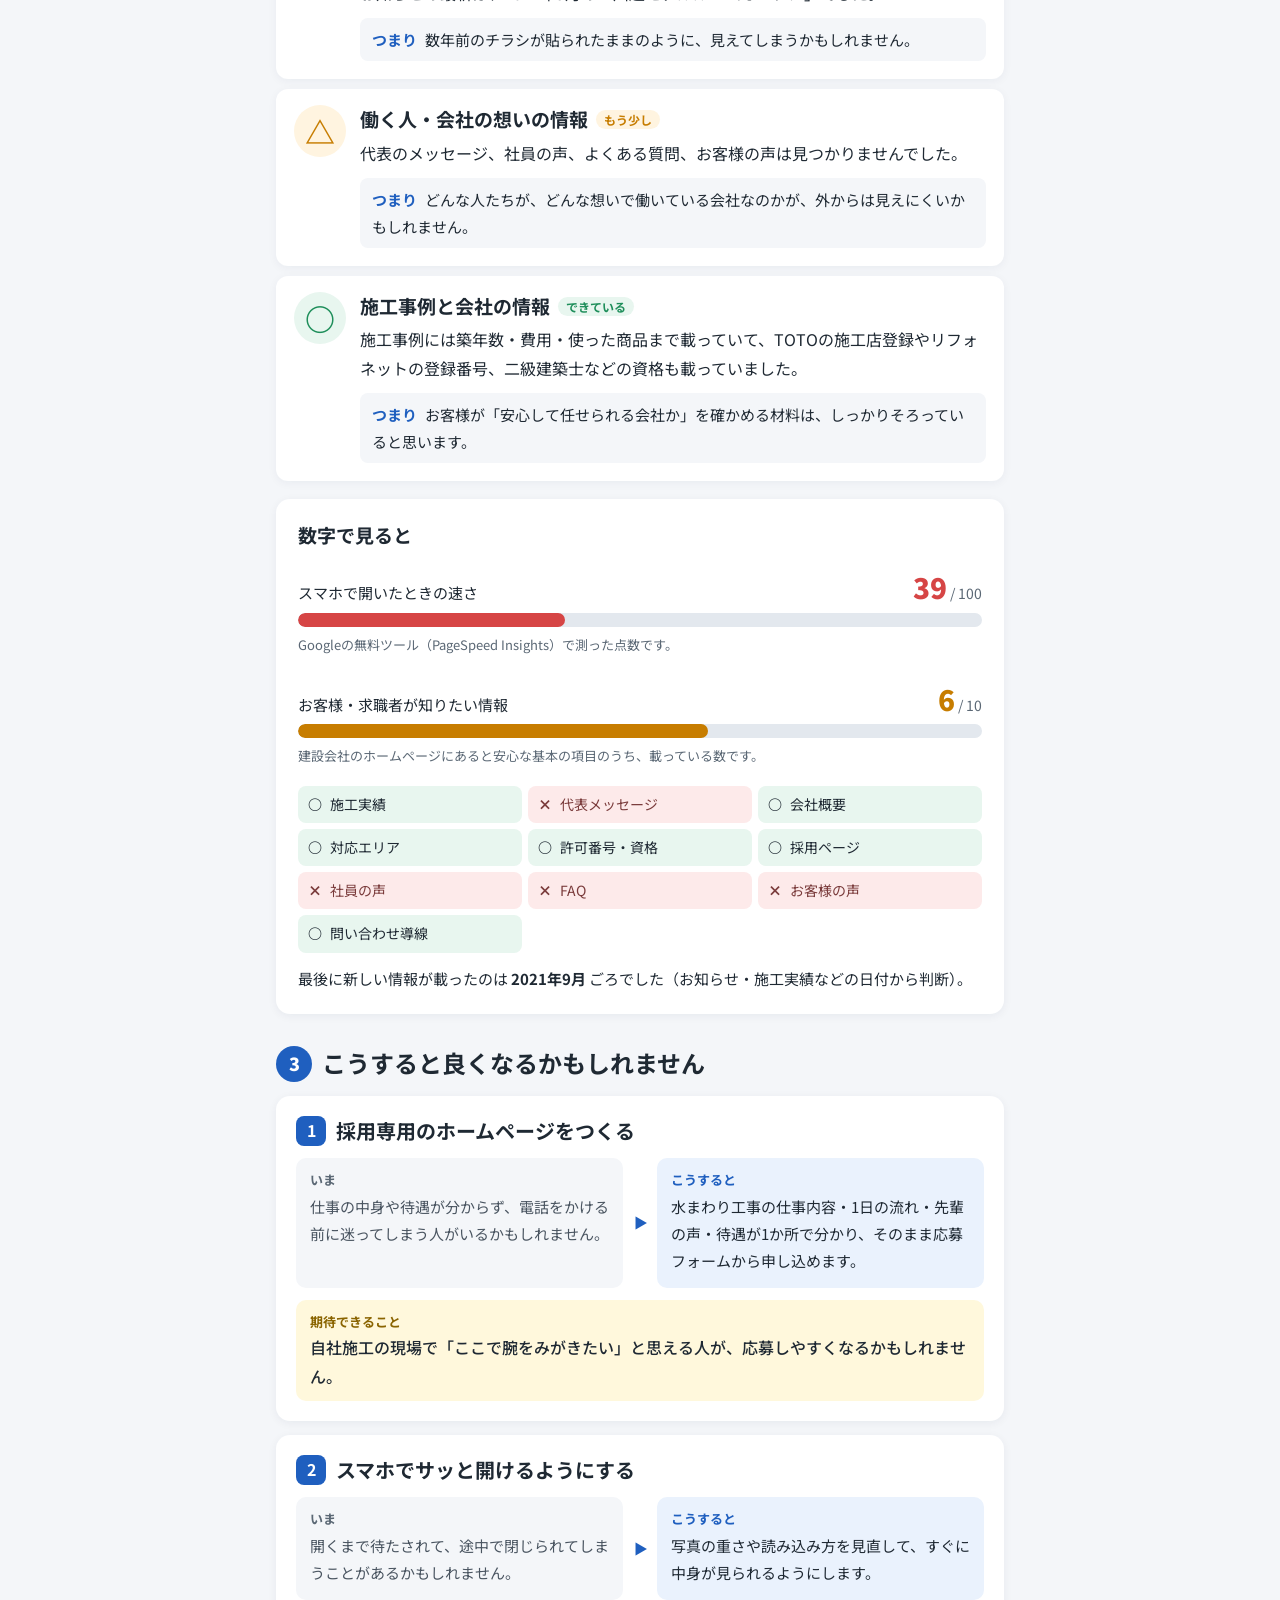
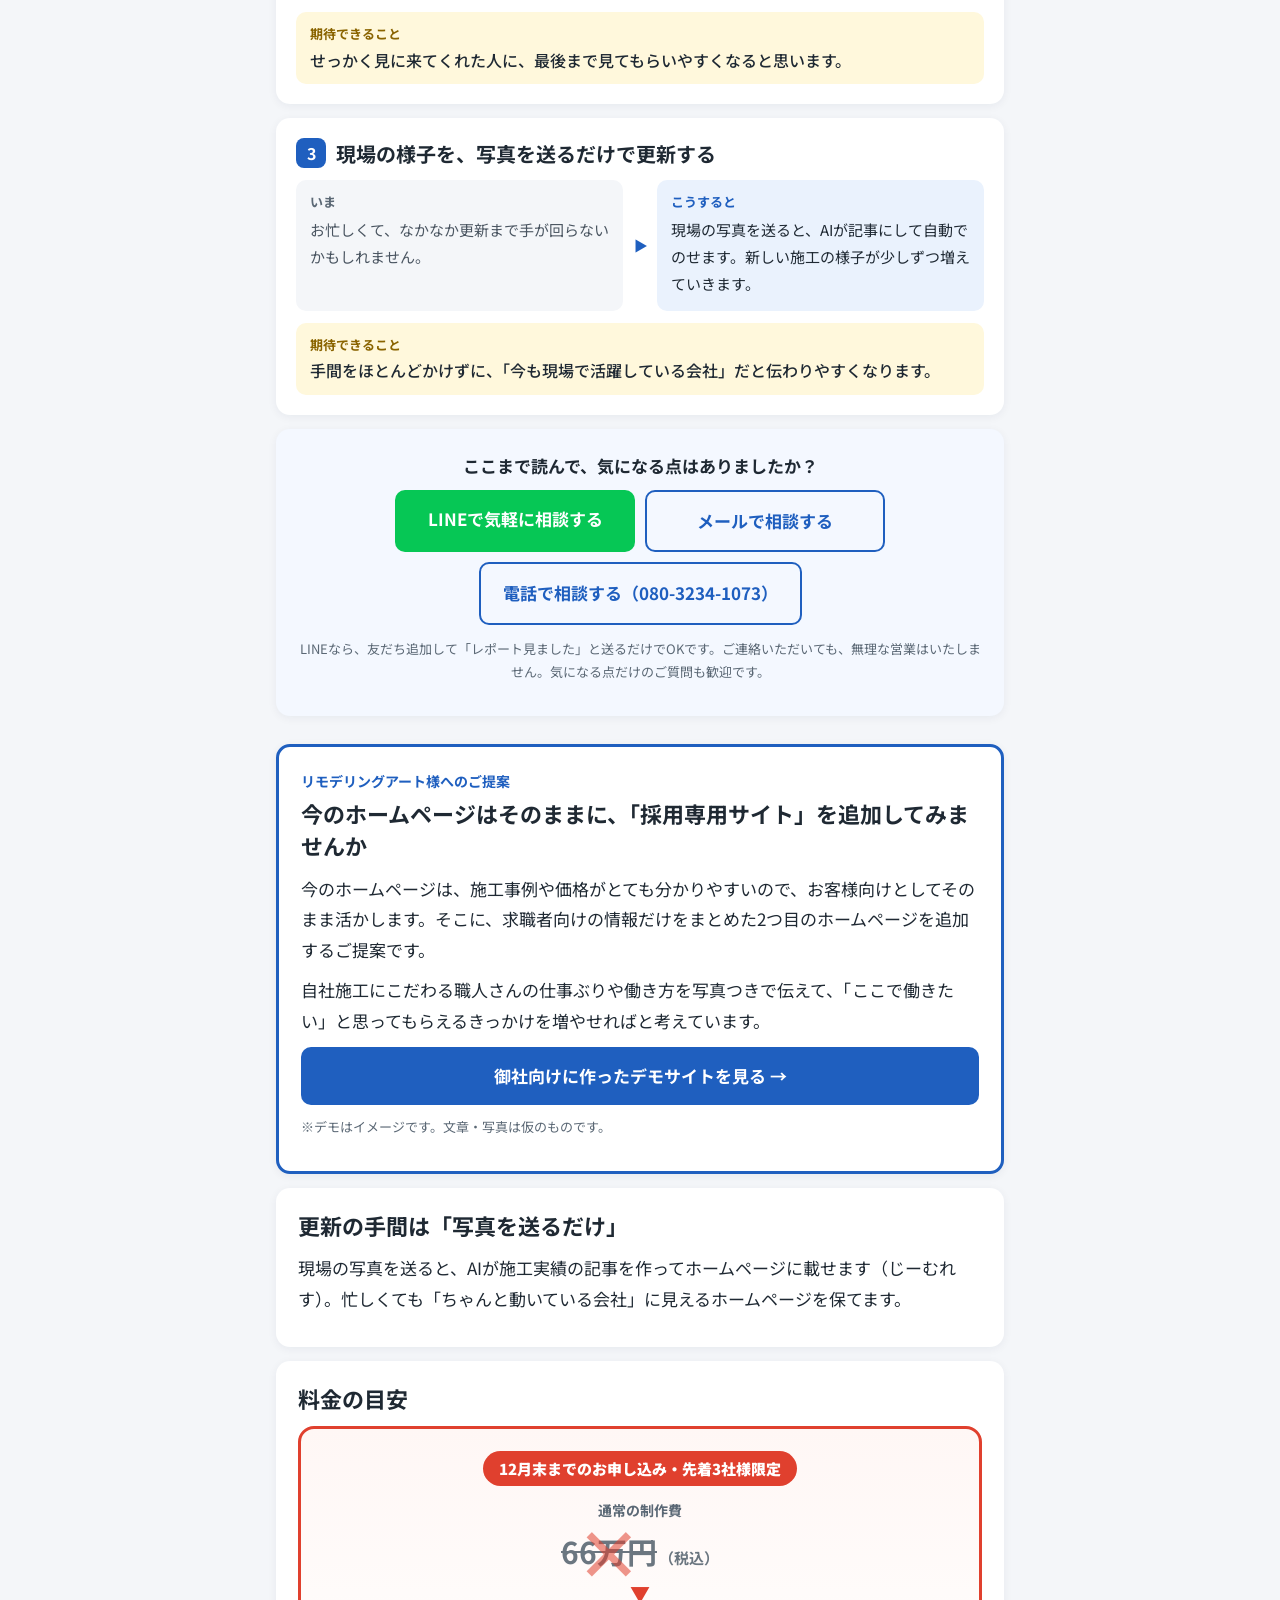
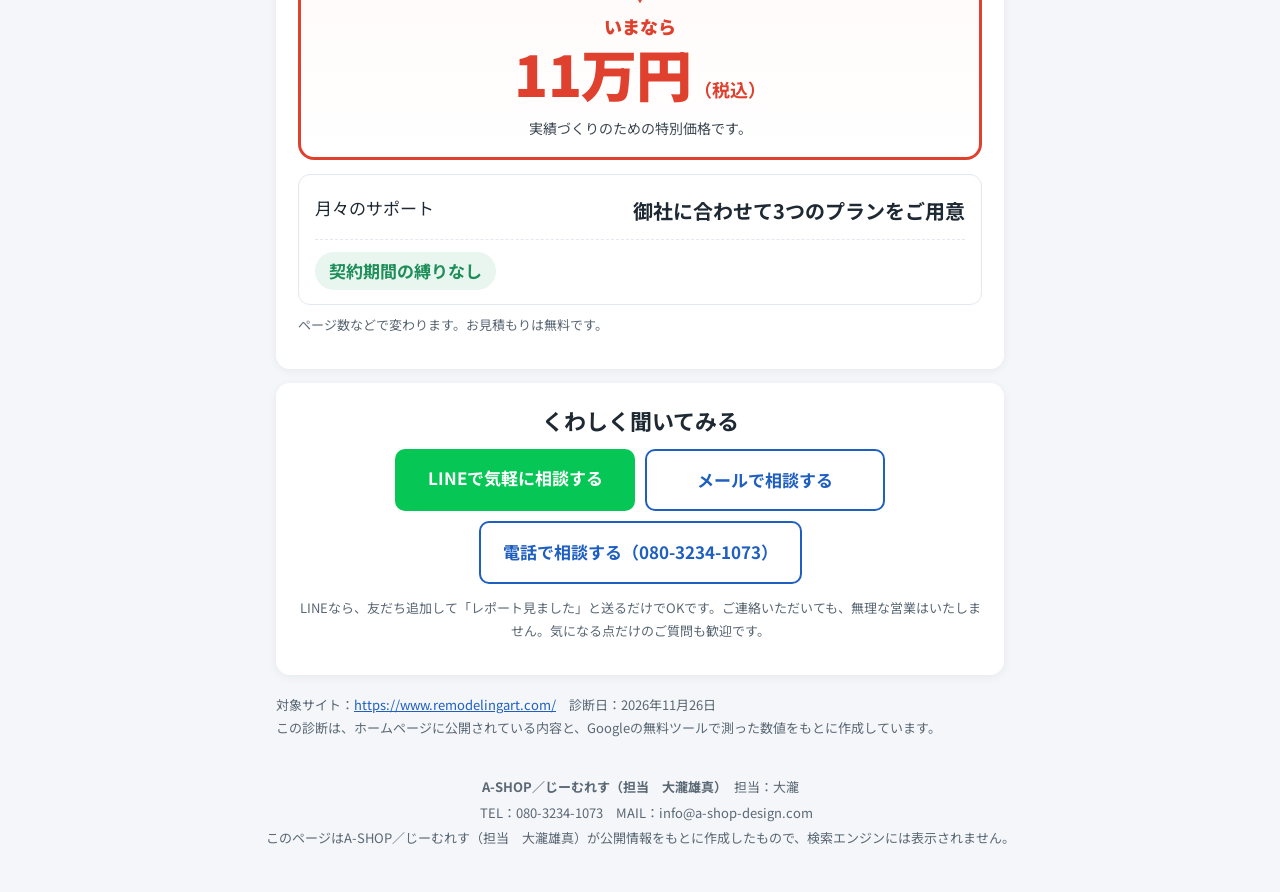
==== commit f0ef245c: "update" ====
--- a/index.html
+++ b/index.html
@@ -172,7 +172,7 @@
 <p class="small">LINEなら、友だち追加して「レポート見ました」と送るだけでOKです。ご連絡いただいても、無理な営業はいたしません。気になる点だけのご質問も歓迎です。</p>
   </section>
 
-  <p class="about small">対象サイト：<a href="https://www.remodelingart.com/" rel="noopener noreferrer" target="_blank">https://www.remodelingart.com/</a>　診断日：2026年11月25日<br>この診断は、ホームページに公開されている内容と、Googleの無料ツールで測った数値をもとに作成しています。</p>
+  <p class="about small">対象サイト：<a href="https://www.remodelingart.com/" rel="noopener noreferrer" target="_blank">https://www.remodelingart.com/</a>　診断日：2026年11月26日<br>この診断は、ホームページに公開されている内容と、Googleの無料ツールで測った数値をもとに作成しています。</p>
 </main>
 <footer class="sender">
 <p><strong>A-SHOP／じーむれす（担当　大瀧雄真）</strong>　担当：大瀧</p>
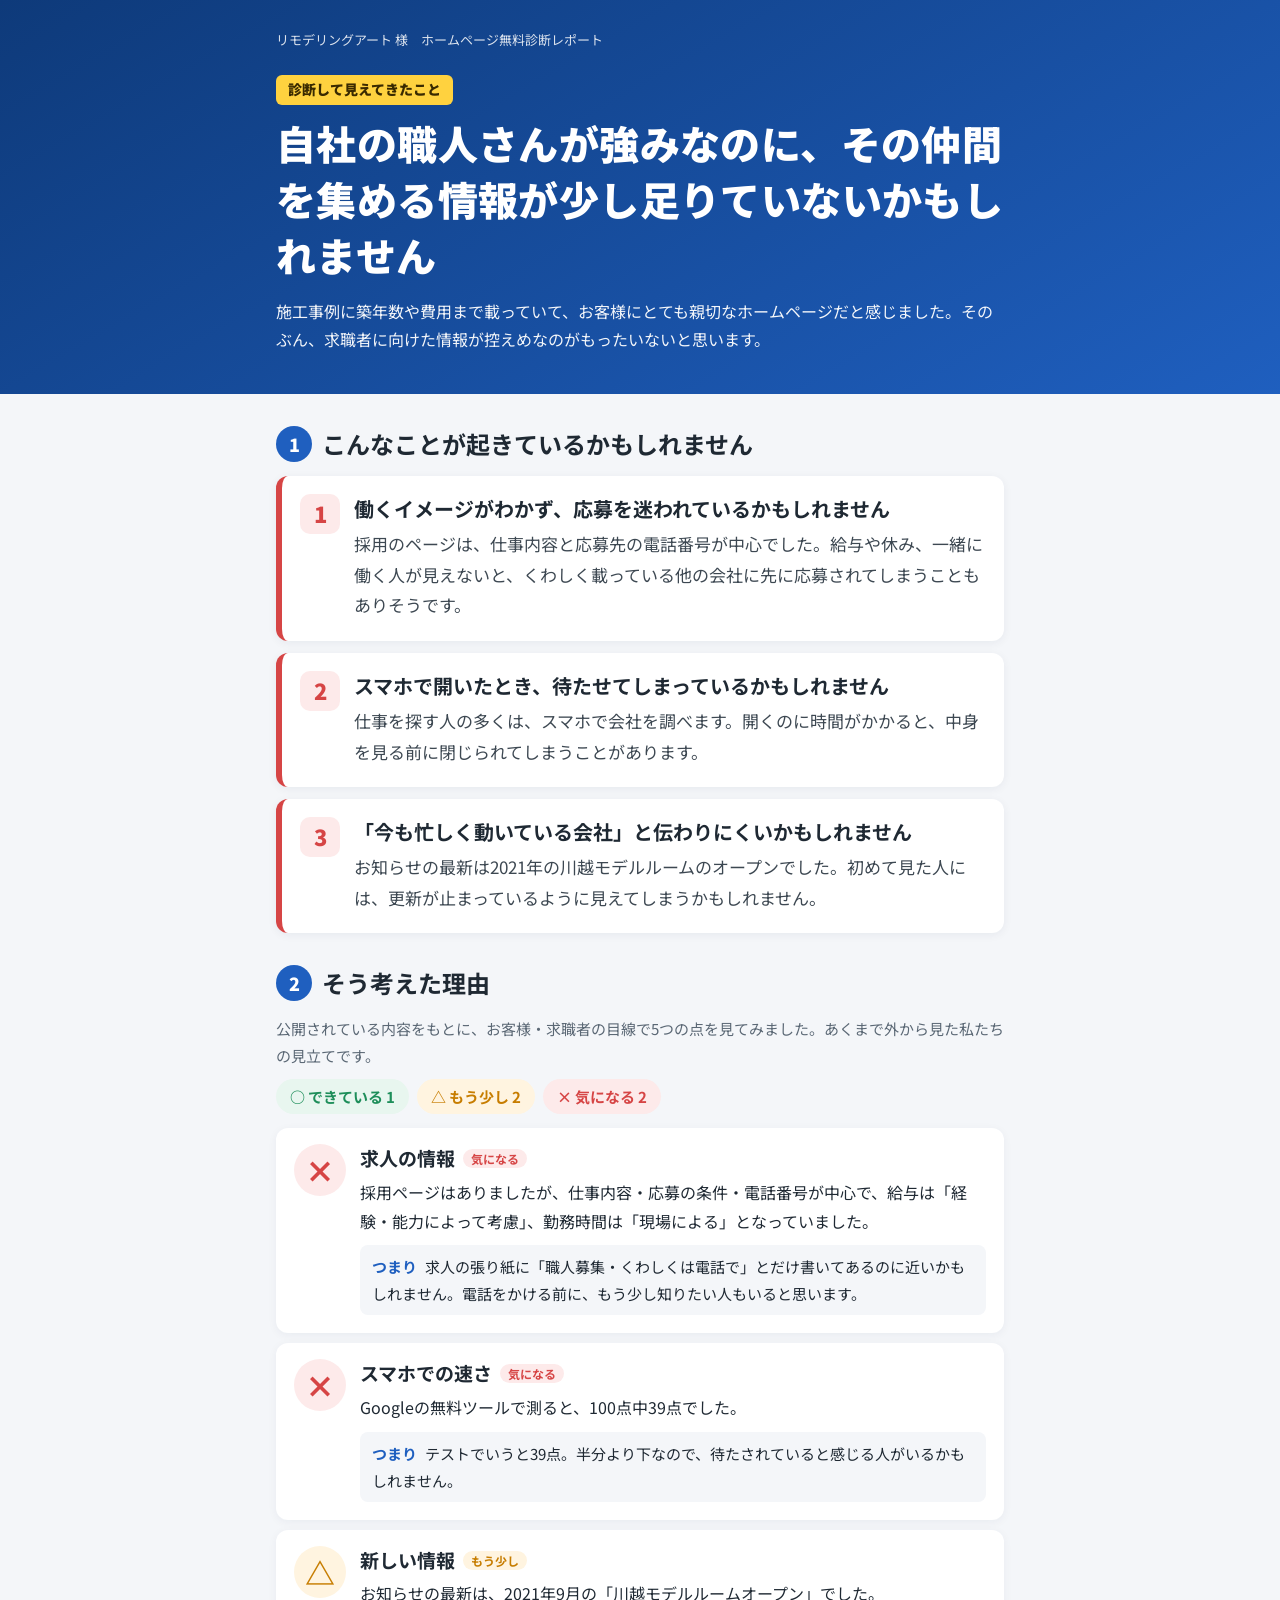
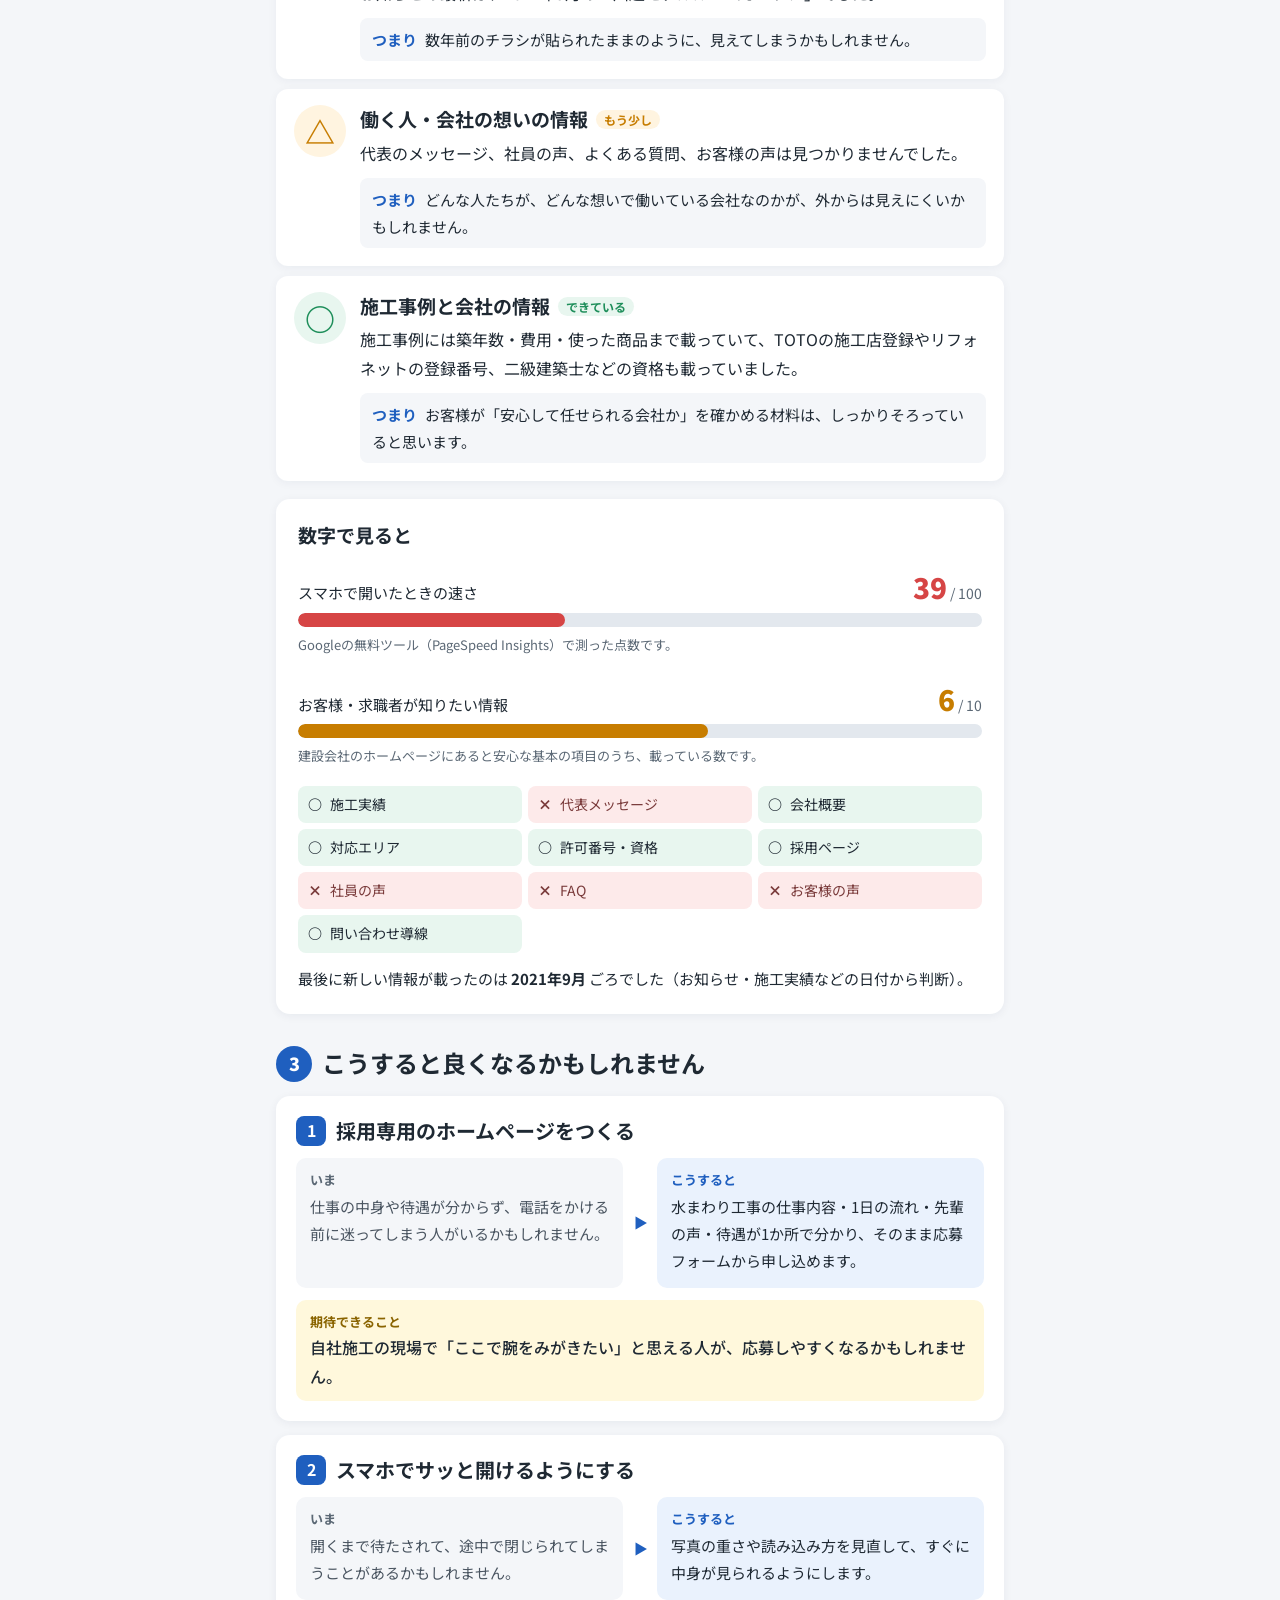
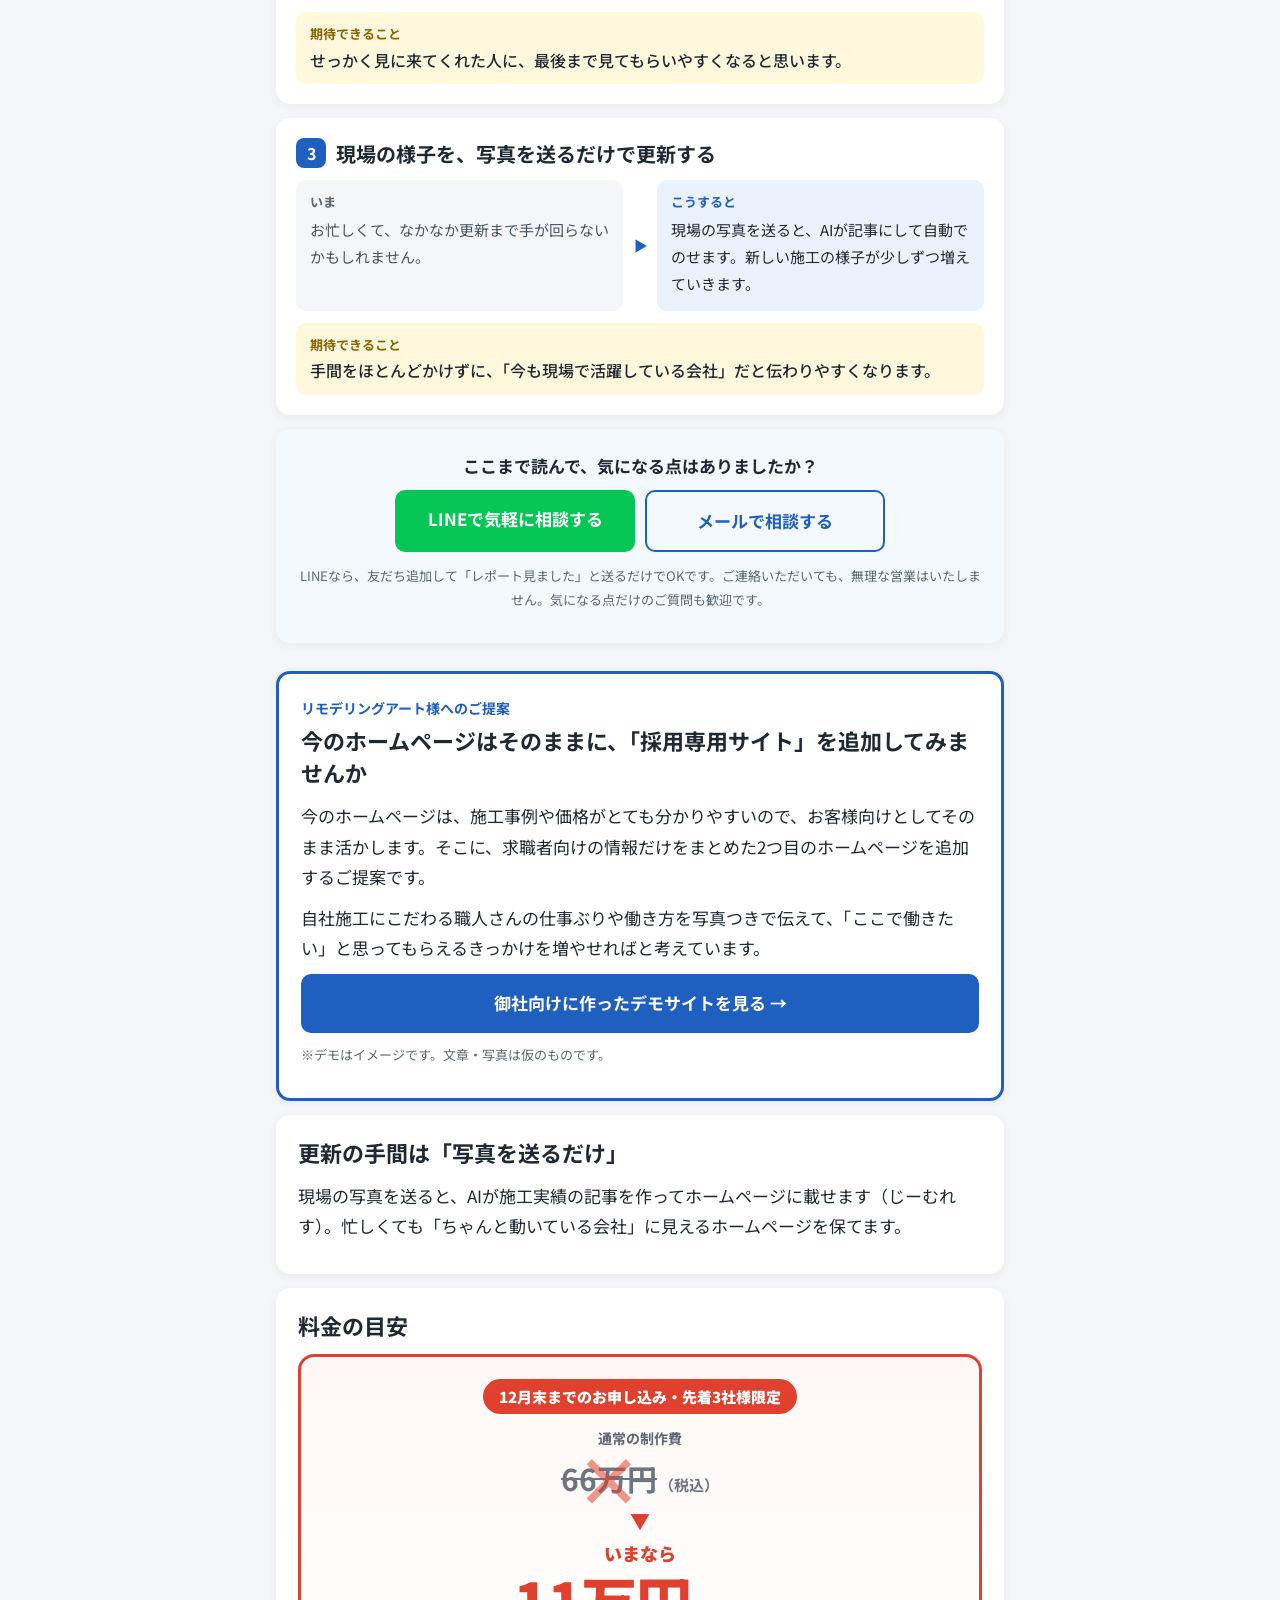
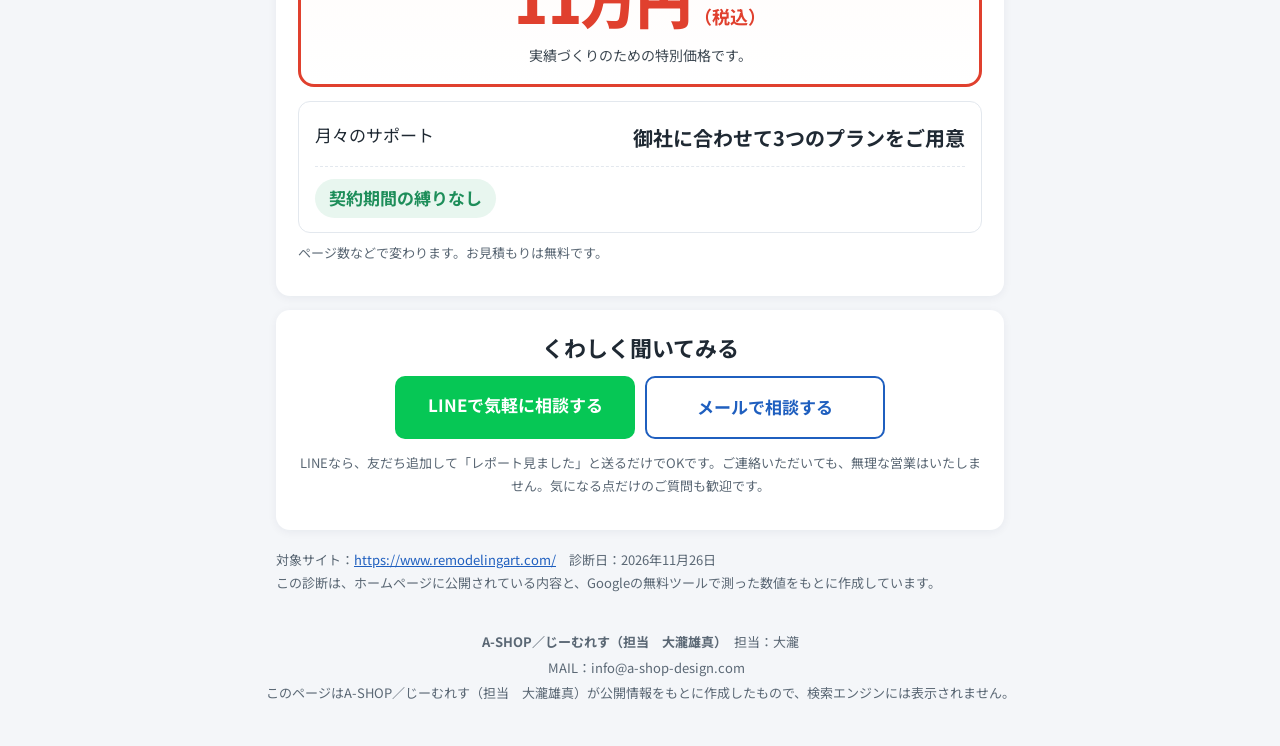
==== commit 2e2656d7: "update" ====
--- a/index.html
+++ b/index.html
@@ -11,6 +11,7 @@
 <link rel="preconnect" href="https://fonts.gstatic.com" crossorigin>
 <link href="https://fonts.googleapis.com/css2?family=Montserrat:wght@600;700;800&family=Noto+Sans+JP:wght@400;500;700;900&display=swap" rel="stylesheet">
 <link rel="stylesheet" href="assets/report.css">
+
 <script src="assets/track.js" data-endpoint="https://script.google.com/macros/s/AKfycbwpE-IAD2MtarXB1zghsXG4T4NaQBpJMcxHvKkSg7DnIPHrKGtFezzL0gnz2e9B6DPX/exec" data-t="otghmz4jpei9bdjnbq82" defer></script>
 </head>
 <body>
@@ -133,7 +134,7 @@
 
   <section class="card cta cta-mid">
     <p class="cta-mid-lead">ここまで読んで、気になる点はありましたか？</p>
-    <div class="contact-btns"><a class="btn btn-line" href="https://line.me/R/ti/p/@323csqvx" target="_blank" rel="noopener">LINEで気軽に相談する</a><a class="btn btn-ghost" href="mailto:info@a-shop-design.com?subject=%E3%83%AA%E3%83%A2%E3%83%87%E3%83%AA%E3%83%B3%E3%82%B0%E3%82%A2%E3%83%BC%E3%83%88%EF%BC%9A%E7%84%A1%E6%96%99%E8%A8%BA%E6%96%AD%E3%83%BB%E3%83%87%E3%83%A2%E3%81%AB%E3%81%A4%E3%81%84%E3%81%A6">メールで相談する</a><a class="btn btn-ghost" href="tel:08032341073">電話で相談する（080-3234-1073）</a></div>
+    <div class="contact-btns"><a class="btn btn-line" href="https://line.me/R/ti/p/@323csqvx" target="_blank" rel="noopener">LINEで気軽に相談する</a><a class="btn btn-ghost" href="mailto:info@a-shop-design.com?subject=%E3%83%AA%E3%83%A2%E3%83%87%E3%83%AA%E3%83%B3%E3%82%B0%E3%82%A2%E3%83%BC%E3%83%88%EF%BC%9A%E7%84%A1%E6%96%99%E8%A8%BA%E6%96%AD%E3%83%BB%E3%83%87%E3%83%A2%E3%81%AB%E3%81%A4%E3%81%84%E3%81%A6">メールで相談する</a></div>
 <p class="small">LINEなら、友だち追加して「レポート見ました」と送るだけでOKです。ご連絡いただいても、無理な営業はいたしません。気になる点だけのご質問も歓迎です。</p>
   </section>
 
@@ -168,7 +169,7 @@
 
   <section class="card cta">
     <h2>くわしく聞いてみる</h2>
-    <div class="contact-btns"><a class="btn btn-line" href="https://line.me/R/ti/p/@323csqvx" target="_blank" rel="noopener">LINEで気軽に相談する</a><a class="btn btn-ghost" href="mailto:info@a-shop-design.com?subject=%E3%83%AA%E3%83%A2%E3%83%87%E3%83%AA%E3%83%B3%E3%82%B0%E3%82%A2%E3%83%BC%E3%83%88%EF%BC%9A%E7%84%A1%E6%96%99%E8%A8%BA%E6%96%AD%E3%83%BB%E3%83%87%E3%83%A2%E3%81%AB%E3%81%A4%E3%81%84%E3%81%A6">メールで相談する</a><a class="btn btn-ghost" href="tel:08032341073">電話で相談する（080-3234-1073）</a></div>
+    <div class="contact-btns"><a class="btn btn-line" href="https://line.me/R/ti/p/@323csqvx" target="_blank" rel="noopener">LINEで気軽に相談する</a><a class="btn btn-ghost" href="mailto:info@a-shop-design.com?subject=%E3%83%AA%E3%83%A2%E3%83%87%E3%83%AA%E3%83%B3%E3%82%B0%E3%82%A2%E3%83%BC%E3%83%88%EF%BC%9A%E7%84%A1%E6%96%99%E8%A8%BA%E6%96%AD%E3%83%BB%E3%83%87%E3%83%A2%E3%81%AB%E3%81%A4%E3%81%84%E3%81%A6">メールで相談する</a></div>
 <p class="small">LINEなら、友だち追加して「レポート見ました」と送るだけでOKです。ご連絡いただいても、無理な営業はいたしません。気になる点だけのご質問も歓迎です。</p>
   </section>
 
@@ -176,9 +177,9 @@
 </main>
 <footer class="sender">
 <p><strong>A-SHOP／じーむれす（担当　大瀧雄真）</strong>　担当：大瀧</p>
-<p>　TEL：080-3234-1073　MAIL：info@a-shop-design.com</p>
+<p>　MAIL：info@a-shop-design.com</p>
 <p class="small">このページはA-SHOP／じーむれす（担当　大瀧雄真）が公開情報をもとに作成したもので、検索エンジンには表示されません。</p>
 </footer>
-<nav class="sticky-contact" aria-label="お問い合わせ"><a class="sc-line" href="https://line.me/R/ti/p/@323csqvx" target="_blank" rel="noopener">LINEで相談</a><a class="sc-tel" href="tel:08032341073">電話する</a></nav>
+<nav class="sticky-contact" aria-label="お問い合わせ"><a class="sc-line" href="https://line.me/R/ti/p/@323csqvx" target="_blank" rel="noopener">LINEで相談</a></nav>
 </body>
 </html>
